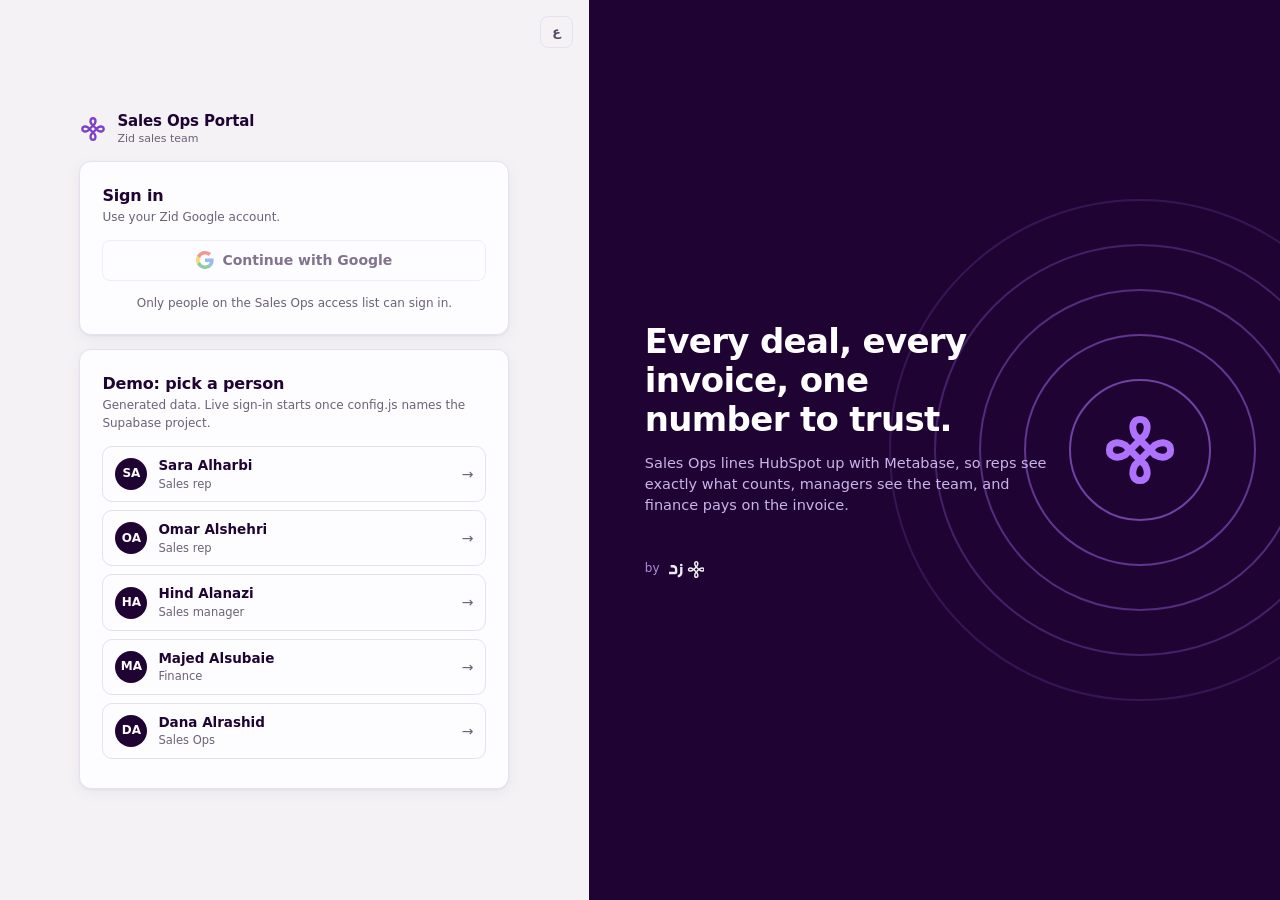
==== index.html @ 3c3514e8 "Build Sales Ops Portal: commission, issues, reconciliation, payouts and Top Zid Stores Static app on" ====
<!DOCTYPE html>
<html lang="en">
<head>
  <meta charset="utf-8">
  <meta name="viewport" content="width=device-width, initial-scale=1, viewport-fit=cover">
  <meta name="color-scheme" content="light">
  <meta name="theme-color" content="#1f0433">
  <title>Sales Ops Portal · Zid</title>
  <!-- Theme before first paint, in its own file so the CSP can forbid inline scripts. -->
  <script src="theme-boot.js?v=20261115a"></script>
  <link rel="icon" type="image/svg+xml" href="favicon.svg">
  <link rel="icon" type="image/png" sizes="32x32" href="favicon-32.png">
  <link rel="apple-touch-icon" href="apple-touch-icon.png">
  <!-- ?v= is a cache buster (no build step): bump it on every release. -->
  <link rel="stylesheet" href="styles.css?v=20261115a">
  <link rel="stylesheet" href="ops.css?v=20261115a">
</head>
<body>
  <div id="app"></div>
  <script src="config.js?v=20261115a"></script>
  <script src="i18n.js?v=20261115a"></script>
  <script src="charts.js?v=20261115a"></script>
  <script src="daterange.js?v=20261115a"></script>
  <script src="logic.js?v=20261115a"></script>
  <script src="data.js?v=20261115a"></script>
  <script src="api.js?v=20261115a"></script>
  <script src="brand.js?v=20261115a"></script>
  <script src="core.js?v=20261115a"></script>
  <script src="views-main.js?v=20261115a"></script>
  <script src="views-perf.js?v=20261115a"></script>
  <script src="views-money.js?v=20261115a"></script>
  <script src="app.js?v=20261115a"></script>
</body>
</html>
---- styles.css ----
/* ============================================================
   Sales Hunter styles (shared by Sales Ops)
   Token-level theming: palette defined as custom properties on
   :root, redefined for dark via media query AND [data-theme]
   overrides (the in-app toggle stamps data-theme on <html>).
   Chart series colors follow the validated data-viz palette.
   ============================================================ */

/* Zid brand (brand.zid.sa): deep aubergine #1F0433, purple #AE72FF,
   lavender-gray neutrals. Chart series/funnel steps are validated
   (dataviz six-checks) against each mode's surface. */
:root {
  /* chrome */
  --ground: #f4f2f5;
  --surface: #fdfcfe;
  --surface-2: #f1edf6;
  --ink: #1f0433;
  --ink-2: #544666;
  --muted: #6b6178;          /* AA on light surfaces (was #8b7f9b) */
  --hairline: #e7e1ee;
  --brand: #7c40c8;          /* accent: links, active nav, logo highlights (AA as text) */
  --brand-strong: #6a34ad;
  --brand-ink: #ffffff;
  --brand-soft: #efe6fb;
  --cta: #1f0433;            /* primary buttons — Zid aubergine */
  --cta-strong: #3c1c54;
  --cta-ink: #ffffff;
  --focus: #8f54db;
  --shadow: 0 1px 2px rgba(31, 4, 51, 0.05), 0 4px 16px rgba(31, 4, 51, 0.05);

  /* chart series (validated for light surface) */
  --s1: #8f54db; --s2: #0d9488;
  /* ordinal ramp for funnel (Zid purple, light→dark) */
  --f1: #c4a1f9; --f2: #a878ec; --f3: #8b52d9; --f4: #6e35bd; --f5: #53259c; --f6: #3c1c54;
  /* status (reserved semantics, never themed) */
  --good: #0ca30c; --good-text: #006300; --warning: #fab219; --serious: #ec835a; --critical: #d03b3b;
  --grid: #e5e0eb; --axis-ink: #8b7f9b; --mark-muted: #cfc7da;
}

@media (prefers-color-scheme: dark) {
  :root {
    --ground: #120a1c;
    --surface: #1c1226;
    --surface-2: #261a33;
    --ink: #f4f0f9;
    --ink-2: #c6bbd4;
    --muted: #95889f;
    --hairline: #332543;
    --brand: #ae72ff;
    --brand-strong: #bd8bff;
    --brand-ink: #1f0433;
    --brand-soft: #2e1f42;
    --cta: #ae72ff;
    --cta-strong: #bd8bff;
    --cta-ink: #1f0433;
    --focus: #ae72ff;
    --shadow: 0 1px 2px rgba(0, 0, 0, 0.4), 0 4px 16px rgba(0, 0, 0, 0.3);

    --s1: #9d5cf0; --s2: #21a5a5;
    --f1: #e9dcff; --f2: #cfb0ff; --f3: #ae72ff; --f4: #9159e0; --f5: #7a45c9; --f6: #6636ad;
    --good: #0ca30c; --good-text: #0ca30c; --critical: #ef6461;
    --grid: #2e2438; --axis-ink: #95889f; --mark-muted: #4d4160;
  }
}

/* Scrollbars and other browser-drawn parts (form controls) follow the
   app's theme, not the computer's: without this, a computer in dark mode
   painted dark scrollbars over the light app. Untitled UI keeps the
   browser's own scrollbar, so this is the whole styling; strips that
   scroll sideways hide theirs (.scrollbar-hide, below). */
:root { color-scheme: light; }
:root[data-theme="dark"] { color-scheme: dark; }

/* Explicit theme override (viewer toggle) must win in both directions */
:root[data-theme="light"] {
  --ground: #f4f2f5; --surface: #fdfcfe; --surface-2: #f1edf6;
  --ink: #1f0433; --ink-2: #544666; --muted: #6b6178; --hairline: #e7e1ee;
  --brand: #7c40c8; --brand-strong: #6a34ad; --brand-ink: #ffffff; --brand-soft: #efe6fb;
  --cta: #1f0433; --cta-strong: #3c1c54; --cta-ink: #ffffff;
  --focus: #8f54db;
  --shadow: 0 1px 2px rgba(31, 4, 51, 0.05), 0 4px 16px rgba(31, 4, 51, 0.05);
  --s1: #8f54db; --s2: #0d9488;
  --f1: #c4a1f9; --f2: #a878ec; --f3: #8b52d9; --f4: #6e35bd; --f5: #53259c; --f6: #3c1c54;
  --good: #0ca30c; --good-text: #006300;
  --grid: #e5e0eb; --axis-ink: #8b7f9b; --mark-muted: #cfc7da;
}
:root[data-theme="dark"] {
  --ground: #120a1c; --surface: #1c1226; --surface-2: #261a33;
  --ink: #f4f0f9; --ink-2: #c6bbd4; --muted: #95889f; --hairline: #332543;
  --brand: #ae72ff; --brand-strong: #bd8bff; --brand-ink: #1f0433; --brand-soft: #2e1f42;
  --cta: #ae72ff; --cta-strong: #bd8bff; --cta-ink: #1f0433;
  --focus: #ae72ff;
  --shadow: 0 1px 2px rgba(0, 0, 0, 0.4), 0 4px 16px rgba(0, 0, 0, 0.3);
  --s1: #9d5cf0; --s2: #21a5a5;
  --f1: #e9dcff; --f2: #cfb0ff; --f3: #ae72ff; --f4: #9159e0; --f5: #7a45c9; --f6: #6636ad;
  --good: #0ca30c; --good-text: #0ca30c; --critical: #ef6461;
  --grid: #2e2438; --axis-ink: #95889f; --mark-muted: #4d4160;
}

/* ---- Base ---- */
* { box-sizing: border-box; }
html, body { margin: 0; padding: 0; }
/* Phones, Safari and the native app wrapper alike: text keeps the size
   it was given when the phone turns, and a tap doesn't flash grey. */
html { -webkit-text-size-adjust: 100%; text-size-adjust: 100%; }
body { -webkit-tap-highlight-color: transparent; }
body {
  font-family: "Suisse Intl", "Suisse Int'l", "Inter", system-ui, -apple-system, "Segoe UI", sans-serif;
  background: var(--ground);
  color: var(--ink);
  font-size: 14px;
  line-height: 1.45;
  -webkit-font-smoothing: antialiased;
}
h1, h2, h3 { margin: 0; font-weight: 650; letter-spacing: -0.01em; text-wrap: balance; }
h1 { font-size: 20px; }
h2 { font-size: 16px; }
h3 { font-size: 13.5px; }
p { margin: 0; }
a { color: var(--brand); }
button { font: inherit; cursor: pointer; }
:focus-visible { outline: 2px solid var(--focus); outline-offset: 2px; border-radius: 4px; }
@media (prefers-reduced-motion: reduce) {
  * { animation: none !important; transition: none !important; }
}

.eyebrow {
  font-size: 11px; font-weight: 600; letter-spacing: 0.08em;
  text-transform: uppercase; color: var(--muted);
}

/* ---- App shell ---- */
.shell { display: flex; min-height: 100vh; }
/* Sidebar lives in Zid aubergine in BOTH themes — Sales Hunter's signature */
.sidebar {
  width: 232px; flex: 0 0 232px;
  background: #1f0433;
  color: #e9ddfb;
  border-inline-end: 1px solid rgba(255,255,255,0.06);
  /* The sidebar is dark in both themes, so its own scrollbar is too. */
  color-scheme: dark;
  display: flex; flex-direction: column;
  position: sticky; top: 0; height: 100vh;
}
.brand {
  display: flex; align-items: center; gap: 10px;
  padding: 18px 16px 14px;
}
.brand .sh-mark { width: 28px; height: 28px; flex: none; color: #ae72ff; }
.brand .zid-logo { height: 24px; width: auto; flex: none; color: var(--ink); }
.brand b { font-size: 15px; letter-spacing: -0.01em; display: block; color: #ffffff; }
.brand small { color: #a98fd6; font-size: 11px; display: block; margin-top: -2px; }

.nav { padding: 6px 10px; display: flex; flex-direction: column; gap: 2px; }
.nav a {
  position: relative;
  display: flex; align-items: center; gap: 10px;
  padding: 8px 10px; border-radius: 8px;
  color: #c8b5e9; text-decoration: none; font-weight: 500;
}
.nav a svg { width: 17px; height: 17px; flex: 0 0 17px; opacity: 0.85; }
.nav a:hover { background: rgba(255, 255, 255, 0.07); color: #ffffff; }
.nav a.active { background: rgba(174, 114, 255, 0.22); color: #dcc6ff; font-weight: 600; }
.nav .nav-label { flex: 1; white-space: nowrap; overflow: hidden; }
.nav-sec {
  margin: 12px 12px 4px; font-size: 10.5px; font-weight: 700;
  letter-spacing: 0.06em; text-transform: uppercase; color: #8f74c4;
}
.nav-divider { height: 1px; background: rgba(255,255,255,0.09); margin: 8px 12px; }
.nav-badge {
  flex: none; min-width: 20px; height: 20px; padding: 0 6px;
  display: inline-flex; align-items: center; justify-content: center;
  border-radius: 10px; font-size: 11px; font-weight: 700;
  background: #ae72ff; color: #1f0433;
}

/* Collapse toggle + icon-rail state */
.nav-toggle {
  margin-inline-start: auto; flex: none;
  background: none; border: none; color: #a98fd6; cursor: pointer;
  width: 26px; height: 26px; border-radius: 7px;
  display: inline-flex; align-items: center; justify-content: center;
}
.nav-toggle:hover { background: rgba(255,255,255,0.1); color: #fff; }
.nav-toggle svg { width: 16px; height: 16px; transition: transform .15s; }
/* Mobile-only hamburger — only sized/shown inside the narrow-screen media
   query below; hidden here so it doesn't render as a blank button on
   desktop widths, where .nav-toggle is the real collapse control. */
.mobile-menu-btn { display: none; }
.nav-collapsed .sidebar { width: 66px; flex-basis: 66px; }
.nav-collapsed .brand-txt, .nav-collapsed .nav-label,
.nav-collapsed .nav-sec, .nav-collapsed .side-foot .who,
.nav-collapsed .side-foot .link-btn { display: none; }
.nav-collapsed .brand { flex-direction: column; justify-content: center; padding: 16px 8px 12px; gap: 8px; }
.nav-collapsed .nav-toggle { margin: 0; position: static; background: rgba(255,255,255,0.07); }
.nav-collapsed .nav-toggle svg { transform: rotate(180deg); }
.nav-collapsed .nav a { justify-content: center; padding: 9px; }
.nav-collapsed .nav-divider { margin: 8px 14px; }
.nav-collapsed .nav-badge {
  position: absolute; top: 3px; inset-inline-end: 3px;
  min-width: 8px; height: 8px; padding: 0; font-size: 0; border-radius: 50%;
}
.nav-collapsed .side-foot { display: flex; justify-content: center; padding: 12px 8px; }
.nav-collapsed .userchip { gap: 0; }

.side-foot { margin-top: auto; padding: 12px; border-top: 1px solid rgba(255, 255, 255, 0.12); }
.side-foot .userchip .who b { color: #ffffff; }
.side-foot .userchip .who span { color: #a98fd6; }
.side-foot .link-btn { border-color: rgba(255, 255, 255, 0.22); color: #c8b5e9; }
.side-foot .link-btn:hover { background: rgba(255, 255, 255, 0.08); color: #ffffff; }
.side-foot .avatar { background: #ae72ff; color: #1f0433; }
.userchip { display: flex; align-items: center; gap: 10px; }
.avatar {
  position: relative; overflow: hidden;
  width: 32px; height: 32px; border-radius: 50%;
  background: var(--cta); color: var(--cta-ink);
  display: inline-flex; align-items: center; justify-content: center;
  font-size: 12px; font-weight: 700; flex: 0 0 32px;
}
.avatar .av-img { position: absolute; inset: 0; width: 100%; height: 100%; object-fit: cover; }
.userchip .who b { display: block; font-size: 12.5px; }
.userchip .who span { color: var(--muted); font-size: 11px; }
.side-foot .link-btn { margin-top: 8px; }

/* ---- Main column ---- */
.main { flex: 1; min-width: 0; display: flex; flex-direction: column; }
.topbar {
  display: flex; align-items: center; justify-content: space-between; gap: 12px;
  padding: 14px 24px;
  border-bottom: 1px solid var(--hairline);
  background: color-mix(in srgb, var(--ground) 82%, transparent);
  backdrop-filter: blur(6px);
  position: sticky; top: 0; z-index: 20;
}
.topbar .crumbs { display: flex; align-items: baseline; gap: 10px; }
.topbar .crumbs .demo-pill {
  font-size: 10.5px; font-weight: 600; letter-spacing: 0.06em; text-transform: uppercase;
  color: var(--brand); background: var(--brand-soft);
  padding: 3px 8px; border-radius: 99px;
}
.topbar .actions { display: flex; align-items: center; gap: 8px; }

/* Layout spacing scale (Untitled UI steps). Space between boxes on a
   page uses --gap-section (between sections) and --gap-grid (between
   cards and tiles in a row); --pad-box is the inside of cards and tiles.
   Phones step everything down once (see max-width: 640px below). */
:root {
  --sp-1: 4px; --sp-2: 8px; --sp-3: 12px; --sp-4: 16px; --sp-5: 20px; --sp-6: 24px; --sp-8: 32px;
  --gap-section: var(--sp-5); --gap-grid: var(--sp-5); --pad-box: var(--sp-5);
}
.content { padding: var(--sp-6) var(--sp-6) 48px; max-width: 1180px; width: 100%; margin: 0 auto; }
/* Sections stack with one gap, also inside views that render into a
   wrapper of their own (.stack, e.g. Program overview's #ov-body). */
.content > * + *, .stack > * + * { margin-top: var(--gap-section); }
/* A footnote belongs to the box above it. */
.content > * + .sub, .stack > * + .sub { margin-top: var(--sp-2); }

/* ---- Buttons ---- */
.btn {
  background: var(--cta); color: var(--cta-ink);
  border: none; border-radius: 8px; padding: 9px 16px;
  font-weight: 600;
}
.btn:hover { background: var(--cta-strong); }
.btn.secondary {
  background: var(--surface); color: var(--ink);
  border: 1px solid var(--hairline);
}
.btn.secondary:hover { background: var(--surface-2); }
.ghost-btn, .link-btn {
  background: none; border: 1px solid var(--hairline); color: var(--ink-2);
  border-radius: 7px; padding: 5px 10px; font-size: 12px; font-weight: 500;
}
.ghost-btn:hover, .link-btn:hover { background: var(--surface-2); color: var(--ink); }
.icon-btn {
  background: none; border: 1px solid var(--hairline); color: var(--ink-2);
  border-radius: 8px; width: 32px; height: 32px;
  display: inline-flex; align-items: center; justify-content: center;
}
.icon-btn:hover { background: var(--surface-2); }
.icon-btn svg { width: 16px; height: 16px; }

/* First-run / empty states */
.empty-state { text-align: center; padding: 40px 24px; max-width: 620px; margin: 0 auto; }
.empty-state .es-icon {
  display: inline-flex; align-items: center; justify-content: center;
  width: 52px; height: 52px; border-radius: 14px;
  background: var(--brand-soft); color: var(--brand-strong); margin-bottom: 14px;
}
.empty-state .es-icon svg { width: 24px; height: 24px; }
.empty-state h3 { font-size: 17px; }
.empty-state .sub { margin: 8px auto 18px; max-width: 460px; }
.empty-state .btn { display: inline-block; text-decoration: none; }
.how-steps { margin: 0; padding: 0; list-style: none; counter-reset: step; display: flex; flex-direction: column; gap: 14px; }
.how-steps li { counter-increment: step; display: grid; grid-template-columns: 28px 1fr; gap: 4px 12px; align-items: baseline; }
.how-steps li::before {
  content: counter(step); grid-row: span 2;
  width: 28px; height: 28px; border-radius: 50%;
  background: var(--brand-soft); color: var(--brand-strong);
  display: inline-flex; align-items: center; justify-content: center;
  font-weight: 700; font-size: 12.5px;
}
.how-steps li b { font-size: 13.5px; }
.how-steps li span { color: var(--muted); font-size: 13px; grid-column: 2; }

/* Refresh control */
.icon-btn.spinning svg { animation: sh-spin 0.7s linear infinite; }
@keyframes sh-spin { to { transform: rotate(360deg); } }

/* Profile page — summary column + form column */
.profile-grid { display: grid; grid-template-columns: 300px 1fr; gap: var(--gap-grid); align-items: start; max-width: 1000px; }
.profile-summary { text-align: center; position: sticky; top: 16px; }
.ps-photo { position: relative; width: 88px; margin: 4px auto 10px; }
.ps-avatar { width: 88px !important; height: 88px !important; flex: 0 0 88px !important; font-size: 30px !important; box-shadow: var(--shadow); }
.ps-cam {
  position: absolute; bottom: -2px; inset-inline-end: -2px;
  width: 30px; height: 30px; border-radius: 50%;
  background: var(--cta); color: var(--cta-ink);
  border: 2px solid var(--surface); cursor: pointer;
  display: inline-flex; align-items: center; justify-content: center; padding: 0;
}
.ps-cam:hover { background: var(--cta-strong); }
.ps-cam svg { width: 14px; height: 14px; }
.ps-photo-links { font-size: 12px; margin-bottom: 10px; }
.ps-sep { color: var(--muted); margin: 0 7px; }
.profile-summary h2 { font-size: 19px; }
.profile-summary .sub { color: var(--muted); font-size: 13px; margin-top: 3px; }
.ps-badges { display: flex; justify-content: center; align-items: center; gap: 8px; flex-wrap: wrap; margin-top: 14px; }
.ps-divider { height: 1px; background: var(--hairline); margin: 18px -4px; }
.ps-stats { display: flex; flex-direction: column; gap: 15px; margin: 0; text-align: start; }
.ps-stats > div { display: flex; justify-content: space-between; align-items: baseline; gap: 10px; }
.ps-stats dt { color: var(--muted); font-size: 12.5px; }
.ps-stats dd { margin: 0; font-weight: 700; font-size: 15px; font-variant-numeric: tabular-nums; }
.profile-form-col { display: flex; flex-direction: column; gap: 16px; min-width: 0; }
.profile-grid .card-head { margin-bottom: 14px; }
.profile-grid .f-label { font-size: 11.5px; margin-bottom: 4px; }
.profile-grid .form-grid { gap: 14px 18px; }
.profile-actions { display: flex; justify-content: flex-end; }
.profile-actions .btn { padding: 10px 22px; }
@media (max-width: 760px) {
  .profile-grid { grid-template-columns: 1fr; }
  .profile-summary { position: static; }
}

/* Team & Access — user table (avatar rows, badges, icon actions) */
.u-cell { display: flex; align-items: center; gap: 10px; }
.u-av { width: 34px; height: 34px; flex: none; font-size: 12px; }
.u-meta b { display: block; font-size: 13px; }
.count-badge {
  font-size: 11.5px; font-weight: 600; color: var(--ink-2);
  border: 1px solid var(--hairline); border-radius: 99px; padding: 1px 9px;
}
.dot-badge {
  display: inline-flex; align-items: center; gap: 6px;
  padding: 2px 9px; border-radius: 99px; font-size: 11.5px; font-weight: 600;
  border: 1px solid var(--hairline);
}
.dot-badge i { width: 6px; height: 6px; border-radius: 50%; flex: none; }
.dot-badge.active { color: var(--good-text); }
.dot-badge.active i { background: var(--good); }
.dot-badge.off { color: var(--muted); }
.dot-badge.off i { background: var(--muted); }
.dot-badge.pending { color: var(--warning-text, var(--ink-2)); }
.dot-badge.pending i { background: var(--warning); }
.pill-ext {
  display: inline-block; padding: 1px 8px; border-radius: 6px; font-size: 11.5px; font-weight: 600;
  background: var(--brand-soft); color: var(--brand-strong); white-space: nowrap;
}
.role-badge {
  display: inline-block; padding: 2px 8px; border-radius: 6px;
  font-size: 11px; font-weight: 600; white-space: nowrap;
}
.role-badge.mgr { background: var(--brand-soft); color: var(--brand-strong); }
.role-badge.fin { background: color-mix(in srgb, var(--s2) 16%, transparent); color: var(--s2); }
.role-badge.emp { background: var(--surface-2); color: var(--ink-2); }
.unreg-pill {
  display: inline-block; padding: 1px 7px; border-radius: 6px;
  font-size: 11px; font-weight: 600; white-space: nowrap; cursor: default;
  background: var(--surface-2); color: var(--muted); border: 1px dashed var(--hairline);
}
.tbl-icon {
  background: none; border: 1px solid transparent; color: var(--muted);
  width: 30px; height: 30px; border-radius: 7px; cursor: pointer;
  display: inline-flex; align-items: center; justify-content: center; vertical-align: middle;
}
.tbl-icon + .tbl-icon { margin-inline-start: 2px; }
.tbl-icon:hover { background: var(--surface-2); color: var(--ink); border-color: var(--hairline); }
.tbl-icon svg { width: 15px; height: 15px; }
.tbl-search {
  width: 200px; padding: 7px 11px; border-radius: 8px;
  border: 1px solid var(--hairline); background: var(--surface); color: var(--ink); font: inherit; font-size: 13px;
}
/* Pagination (Untitled UI PaginationCardAdvanced, align center; Tbl.pager) */
.pg-bar { display: flex; align-items: center; justify-content: space-between; gap: var(--sp-3);
  margin-top: var(--sp-1); padding: var(--sp-3) var(--sp-1) 0; border-top: 1px solid var(--hairline); }
.pg-where { display: flex; align-items: center; gap: var(--sp-2); font-size: 14px; font-weight: 500; color: var(--ink-2, var(--muted)); white-space: nowrap; }
.pg-bar .pg-input { width: 44px; min-width: 0; height: 36px; padding: 0 4px; text-align: center; font: inherit; font-size: 14px; font-weight: 500;
  color: var(--ink); background: var(--surface); border: 1px solid var(--hairline); border-radius: 8px; box-shadow: 0 1px 2px rgba(16,24,40,.05); }
.pg-bar .pg-input:focus { outline: 2px solid var(--focus); outline-offset: 1px; }
.pg-rows { margin-inline-start: var(--sp-2); padding-inline-start: var(--sp-3); border-inline-start: 1px solid var(--hairline); font-weight: 400; color: var(--muted); }
.pg-nav { display: flex; align-items: center; justify-content: center; gap: var(--sp-4); flex: 1; }
.pg-group { display: flex; gap: var(--sp-2); }
.pg-btn { width: 36px; height: 36px; display: grid; place-items: center; padding: 0; cursor: pointer; color: var(--ink-2, var(--muted));
  background: var(--surface); border: 1px solid var(--hairline); border-radius: 8px; box-shadow: 0 1px 2px rgba(16,24,40,.05); }
.pg-btn svg { width: 20px; height: 20px; }
.pg-btn:hover:not(:disabled) { background: var(--surface-2); color: var(--ink); }
.pg-btn:disabled { cursor: default; color: var(--mark-muted, var(--hairline)); box-shadow: none; }
[dir="rtl"] .pg-btn svg { transform: scaleX(-1); }
.pg-nums { display: flex; gap: 2px; }
.pg-num, .pg-gap { width: 36px; height: 36px; display: grid; place-items: center; border-radius: 8px; font-size: 14px; font-weight: 500;
  color: var(--muted); font-variant-numeric: tabular-nums; }
.pg-num { border: 0; background: none; cursor: pointer; font-family: inherit; }
.pg-num:hover { background: var(--surface-2); color: var(--ink-2, var(--ink)); }
.pg-num.on { background: var(--surface-2); color: var(--ink); }
.pg-mobile { display: none; font-size: 14px; color: var(--ink-2, var(--muted)); }
.pg-size { display: flex; align-items: center; gap: var(--sp-2); font-size: 14px; font-weight: 500; color: var(--ink-2, var(--muted)); white-space: nowrap; }
.pg-bar .pg-per { width: auto; height: 36px; min-width: 64px; padding-block: 0; padding-inline: 10px 30px; font: inherit; font-size: 14px; font-weight: 500; color: var(--ink);
  background-color: var(--surface); border: 1px solid var(--hairline); border-radius: 8px; box-shadow: 0 1px 2px rgba(16,24,40,.05); cursor: pointer; }
@media (max-width: 900px) { .pg-rows { display: none; } }
@media (max-width: 640px) {
  .pg-where, .pg-nums, .pg-size { display: none; }
  .pg-mobile { display: block; flex: 1; text-align: center; }
  .pg-nav { justify-content: space-between; }
}
/* Integrations page */
.intg-card { margin-bottom: 16px; }
.intg-head { display: flex; align-items: center; justify-content: space-between; gap: 12px; flex-wrap: wrap; margin-bottom: 16px; }
.intg-title { display: flex; align-items: center; gap: 12px; }
.intg-logo {
  width: 40px; height: 40px; flex: none; border-radius: 10px;
  display: inline-flex; align-items: center; justify-content: center;
  font-weight: 800; font-size: 18px; color: #fff;
}
.intg-logo.hs { background: #ff7a59; }
.intg-logo.mb { background: #509ee3; }
.intg-body { display: flex; flex-direction: column; gap: 14px; }
.intg-sub-h {
  font-size: 11px; text-transform: uppercase; letter-spacing: 0.06em; font-weight: 700;
  color: var(--muted); margin: 4px 0 0; padding-top: 14px; border-top: 1px solid var(--hairline);
}
.intg-body > .intg-sub-h:first-child { padding-top: 0; border-top: none; }
.pipeline-grid { display: grid; grid-template-columns: repeat(auto-fill, minmax(190px, 1fr)); gap: 8px; }
.pipeline-chk {
  display: flex; align-items: baseline; gap: 8px; padding: 8px 10px;
  border: 1px solid var(--hairline); border-radius: 8px; cursor: pointer; font-size: 13px;
}
.pipeline-chk:has(input:checked) { border-color: var(--brand); background: var(--brand-soft); }
.pipeline-chk input { flex: none; margin: 0; }
.pipeline-chk span:first-of-type { flex: 1; }
.pipeline-chk .cell-sub { font-size: 10.5px; }

/* Chip / tag input (extra properties, other pipeline IDs) */
.chip-input {
  display: flex; flex-wrap: wrap; align-items: center; gap: 6px;
  border: 1px solid var(--hairline); border-radius: 8px; padding: 6px 8px; background: var(--surface);
}
.chip-input input[type="text"] { border: none; padding: 4px 2px; min-width: 140px; flex: 1; width: auto; }
.chip-input input[type="text"]:focus { outline: none; }
.chip {
  display: inline-flex; align-items: center; gap: 5px;
  background: var(--surface-2); border: 1px solid var(--hairline); border-radius: 6px;
  padding: 3px 4px 3px 9px; font-size: 12px; font-family: ui-monospace, monospace;
}
.chip-x {
  background: none; border: none; cursor: pointer; color: var(--muted);
  width: 18px; height: 18px; border-radius: 4px; font-size: 14px; line-height: 1;
  display: inline-flex; align-items: center; justify-content: center;
}
.chip-x:hover { background: var(--hairline); color: var(--critical); }
.intg-ssh { margin-top: 18px; }
.intg-ssh .ssh-key { font-family: ui-monospace, SFMono-Regular, Menlo, monospace; font-size: 12px; line-height: 1.5; resize: vertical; min-height: 92px; }
.intg-ssh .ssh-step { display: flex; flex-direction: column; gap: 8px; margin-top: 14px; }
.intg-ssh .ssh-step > b { font-size: 13.5px; font-weight: 650; }
.intg-ssh .ssh-step > .btn { align-self: flex-start; }
.intg-ssh .ssh-step > .link-btn { align-self: flex-start; }
.intg-ssh .ssh-pub { display: flex; gap: 8px; align-items: flex-start; }
.intg-ssh .ssh-pub code { flex: 1; min-width: 0; font-size: 12px; line-height: 1.5; padding: 9px 12px; background: var(--surface-2); border: 1px solid var(--hairline); border-radius: 8px; word-break: break-all; direction: ltr; text-align: left; user-select: all; }
.intg-ssh .ssh-own { margin-top: 14px; font-size: 13px; }
.intg-ssh .ssh-own summary { cursor: pointer; color: var(--ink-2); font-weight: 500; margin-bottom: 8px; }
.intg-ssh .ssh-fp code { font-size: 11.5px; word-break: break-all; }
.intg-ssh .link-btn { background: none; border: 0; padding: 0; color: var(--brand); font-weight: 600; cursor: pointer; font: inherit; font-size: 12.5px; }
.intg-actions {
  display: flex; align-items: center; justify-content: space-between; gap: 12px;
  padding-top: 14px; border-top: 1px solid var(--hairline); flex-wrap: wrap;
}

/* Hunter drawer — polished slide-over */
.hunter-drawer { padding: 0; position: relative; }
.hd-close { position: absolute; top: 16px; inset-inline-end: 16px; z-index: 1; }
.hd-top {
  padding: 24px 22px 18px; text-align: center;
  background: linear-gradient(180deg, var(--brand-soft) 0%, transparent 100%);
  border-bottom: 1px solid var(--hairline);
}
.hd-avatar { width: 68px !important; height: 68px !important; flex: 0 0 68px !important; font-size: 23px !important; margin: 0 auto 12px; box-shadow: var(--shadow); }
.hd-id h2 { font-size: 19px; }
.hd-id .sub { color: var(--muted); font-size: 13px; margin-top: 3px; }
.hd-badges { display: flex; justify-content: center; align-items: center; gap: 8px; flex-wrap: wrap; margin-top: 12px; }
.hd-stats { display: grid; grid-template-columns: 1fr 1fr; gap: 10px; padding: 16px 22px 8px; }
.hd-stat { border: 1px solid var(--hairline); border-radius: 11px; padding: 12px 14px; background: var(--surface-2); }
.hd-stat span { color: var(--muted); font-size: 11.5px; display: block; }
.hd-stat b { font-size: 18px; display: block; margin-top: 4px; letter-spacing: -0.01em; }
.hd-section { padding: 12px 22px; }
.hd-h { font-size: 10.5px; text-transform: uppercase; letter-spacing: 0.06em; color: var(--muted); font-weight: 700; margin: 0 0 10px; }
.hd-kv { display: grid; grid-template-columns: auto 1fr; gap: 9px 12px; margin: 0; font-size: 13px; align-items: baseline; }
.hd-kv dt { color: var(--muted); white-space: nowrap; }
.hd-kv dd { margin: 0; font-weight: 600; text-align: end; }
.hd-note {
  font-size: 11.5px; color: var(--muted); margin: 12px 0 0;
  padding: 9px 11px; background: var(--surface-2); border-radius: 9px; line-height: 1.4;
}

/* Add/Edit user slide-over */
.au-drawer { width: min(440px, 94vw); display: flex; flex-direction: column; }
.au-fields { display: flex; flex-direction: column; gap: 14px; }
.au-actions {
  display: flex; justify-content: flex-end; gap: 10px;
  margin-top: 20px; padding-top: 16px; border-top: 1px solid var(--hairline);
}
.access-cell { display: flex; align-items: center; gap: 6px; flex-wrap: wrap; }
/* Drag-and-drop file upload */
.dropzone {
  border: 1.5px dashed var(--hairline); border-radius: 12px;
  padding: 18px 16px; text-align: center; cursor: pointer;
  background: var(--surface); transition: border-color .15s, background .15s;
}
.dropzone:hover, .dropzone:focus-visible { border-color: var(--brand); outline: none; }
.dropzone.drag { border-color: var(--brand); background: var(--brand-soft); }
.dz-cloud {
  display: inline-flex; align-items: center; justify-content: center;
  width: 38px; height: 38px; border-radius: 9px;
  border: 1px solid var(--hairline); color: var(--ink-2); margin-bottom: 8px;
}
.dz-text { font-size: 13.5px; color: var(--ink-2); }
.dz-link { color: var(--brand); font-weight: 600; }
.dz-hint { font-size: 11.5px; color: var(--muted); margin-top: 3px; }
.dz-file {
  display: flex; align-items: center; gap: 12px;
  border: 1px solid var(--hairline); border-radius: 12px; padding: 12px 14px; margin-top: 8px;
}
.dz-badge {
  flex: none; width: 34px; height: 40px; border-radius: 6px;
  background: var(--brand); color: #fff; font-size: 8.5px; font-weight: 800;
  display: inline-flex; align-items: center; justify-content: center; letter-spacing: .02em;
}
.dz-meta { flex: 1; min-width: 0; }
.dz-name { display: block; font-size: 13px; white-space: nowrap; overflow: hidden; text-overflow: ellipsis; }
.dz-size { font-size: 11.5px; color: var(--muted); }
.dz-remove {
  flex: none; background: none; border: none; cursor: pointer; color: var(--muted);
  width: 28px; height: 28px; border-radius: 7px; display: inline-flex; align-items: center; justify-content: center;
}
.dz-remove:hover { background: var(--surface-2); color: var(--critical); }

/* Onboarding pop-over + reminder banner */
.ob-overlay {
  position: fixed; inset: 0; z-index: 120;
  background: rgba(10, 12, 16, 0.55); backdrop-filter: blur(3px);
  display: flex; align-items: center; justify-content: center; padding: 20px;
}
.ob-modal { max-width: 680px; width: 100%; max-height: 90vh; overflow: auto; }
.ob-actions { margin-top: 16px; display: flex; gap: 12px; align-items: center; flex-wrap: wrap; }
/* Phones: the form is the page itself, not a pop-up over the app. The app
   behind it is hidden, the page scrolls normally (so Safari's bars collapse
   the usual way), and the save button stays in reach at the bottom. */
@media (max-width: 640px) {
  html:has(.ob-overlay), body:has(.ob-overlay) { background: var(--surface); }
  body:has(.ob-overlay) > :not(.ob-overlay):not(script):not(.toast):not(#toast) { display: none !important; }
  .ob-overlay { position: static; inset: auto; padding: 0; display: block; background: var(--surface); backdrop-filter: none; }
  .ob-overlay .ob-modal { max-width: none; max-height: none; min-height: 100vh; min-height: 100dvh; height: auto; overflow: visible;
    border-radius: 0; border: 0; box-shadow: none; padding: calc(16px + env(safe-area-inset-top)) 16px 0; box-sizing: border-box; }
  .ob-actions { position: sticky; bottom: 0; z-index: 1; margin: 20px -16px 0; padding: 12px 16px calc(12px + env(safe-area-inset-bottom));
    background: var(--surface); border-top: 1px solid var(--hairline); }
  .ob-actions .btn { flex: 1 1 100%; justify-content: center; }
  .ob-actions { gap: 8px; }
  .ob-actions .link-btn { flex: 1 1 0; justify-content: center; min-height: 40px; }
}


/* Segmented control for users holding two accesses */
.role-switch {
  display: inline-flex; border: 1px solid var(--hairline); border-radius: 9px;
  overflow: hidden; margin-inline-end: 4px;
}
.rs-btn {
  background: none; border: none; color: var(--ink-2); cursor: pointer;
  padding: 6px 12px; font: inherit; font-size: 12.5px;
}
.rs-btn + .rs-btn { border-inline-start: 1px solid var(--hairline); }
.rs-btn.active { background: var(--ink); color: var(--ground); }
.rs-btn:not(.active):hover { background: var(--surface-2); }

/* ---- Cards & KPI tiles ---- */
.card {
  background: var(--surface);
  border: 1px solid var(--hairline);
  border-radius: 12px;
  padding: var(--pad-box);
  box-shadow: var(--shadow);
}
.card-head { display: flex; align-items: flex-start; justify-content: space-between; gap: 8px; margin-bottom: 10px; }
.card-head .sub, .sub { color: var(--muted); font-size: 12px; margin-top: 2px; }

.kpis {
  display: grid;
  grid-template-columns: repeat(auto-fit, minmax(158px, 1fr));
  gap: var(--gap-grid);
}
@media (min-width: 1100px) {
  .kpis { grid-template-columns: repeat(4, 1fr); }
}
.tile {
  background: var(--surface);
  border: 1px solid var(--hairline);
  border-radius: 12px;
  padding: var(--pad-box);
  box-shadow: var(--shadow);
  min-width: 0;
}
/* Figures that did not make the rows of four (kpiRow in app.js) */
.kpis + .kpi-more { margin-top: var(--sp-3); }
.kpi-more { display: flex; flex-wrap: wrap; gap: var(--sp-2) var(--sp-8); padding: var(--sp-3) var(--pad-box);
  background: var(--surface); border: 1px solid var(--hairline); border-radius: 12px; box-shadow: var(--shadow); }
.km-item { display: flex; align-items: baseline; gap: var(--sp-2); min-width: 0; }
.km-label { font-size: 12.5px; color: var(--ink-2); }
.km-value { font-size: 15px; font-weight: 650; color: var(--ink); font-variant-numeric: tabular-nums; }
.km-sub { font-size: 12px; color: var(--muted); }
.tile .t-label { font-size: 12px; color: var(--ink-2); font-weight: 500; }
.tile .t-value { font-size: 23px; font-weight: 650; letter-spacing: -0.015em; margin-top: 3px; }
.tile .t-delta { font-size: 11.5px; margin-top: 3px; color: var(--muted); }
.tile .t-delta .up { color: var(--good-text); font-weight: 600; }
.tile .t-delta .down { color: var(--critical); font-weight: 600; }
.reason-tiles {
  display: grid;
  grid-template-columns: repeat(auto-fill, minmax(140px, 1fr));
  gap: 18px 12px;
  padding-top: 4px;
}
.reason-tile { text-align: center; min-width: 0; }
.reason-tile .rt-value { font-size: 24px; font-weight: 700; letter-spacing: -0.015em; }
.reason-tile .rt-value.critical { color: var(--critical); }
.reason-tile .rt-value.gray { color: var(--mark-muted); }
.reason-tile .rt-value.warning { color: var(--warning); }
.reason-tile .rt-label {
  font-size: 11px; font-weight: 600; text-transform: uppercase; letter-spacing: 0.02em;
  color: var(--muted); margin-top: 4px;
  /* up to two lines: one line cut most reasons off on a phone */
  overflow: hidden; display: -webkit-box; -webkit-box-orient: vertical; -webkit-line-clamp: 2; overflow-wrap: anywhere;
}

.hero-figure { font-size: 48px; font-weight: 650; letter-spacing: -0.02em; line-height: 1.1; }

.grid-2 { display: grid; grid-template-columns: 1fr 1fr; gap: var(--gap-grid); align-items: stretch; }
.grid-2 > .card { min-width: 0; }

/* ---- Charts ---- */
.viz { width: 100%; height: auto; display: block; }
.viz .grid { stroke: var(--grid); stroke-width: 1; }
.viz .ax { fill: var(--axis-ink); font-size: 11px; font-variant-numeric: tabular-nums; }
.viz .ax.strong { fill: var(--ink-2); font-weight: 500; font-size: 11.5px; }
.viz .ax.dim { fill: var(--muted); font-size: 10.5px; }
.viz .val { fill: var(--ink); font-size: 12px; font-weight: 600; font-variant-numeric: tabular-nums; }
@media (max-width: 640px) {
  .viz .ax { font-size: 12px; } .viz .ax.strong { font-size: 12.5px; } .viz .ax.dim { font-size: 11.5px; } .viz .val { font-size: 13px; }
}
.viz .dim-t { fill: var(--muted); font-weight: 400; }

.viz .s1 { fill: var(--s1); } .viz .s2 { fill: var(--s2); } .viz .s3 { fill: var(--s3); }
.viz .s4 { fill: var(--s4); } .viz .s5 { fill: var(--s5); } .viz .s6 { fill: var(--s6); }
.viz .gray { fill: var(--mark-muted); }
.viz .good { fill: var(--good); } .viz .critical { fill: var(--critical); }
.viz .f1 { fill: var(--f1); } .viz .f2 { fill: var(--f2); } .viz .f3 { fill: var(--f3); }
.viz .f4 { fill: var(--f4); } .viz .f5 { fill: var(--f5); } .viz .f6 { fill: var(--f6); }

.viz .s1-line { fill: none; stroke: var(--s1); stroke-width: 2; stroke-linejoin: round; stroke-linecap: round; }
.viz .s1-wash { fill: var(--s1); opacity: 0.1; }
.viz .s1-dot { fill: var(--s1); }
.viz .ringed { stroke: var(--surface); stroke-width: 2; }
.viz .hoverpt circle { opacity: 0; }
.viz .hoverpt:hover circle { opacity: 1; }
.viz rect[data-tip]:hover, .viz path[data-tip]:hover { filter: brightness(1.08); }


.legend { display: flex; gap: 14px; flex-wrap: wrap; margin: 2px 0 10px; }
.legend .lg { display: inline-flex; align-items: center; gap: 6px; font-size: 12px; color: var(--ink-2); }
.legend .sw { width: 10px; height: 10px; border-radius: 3px; display: inline-block; }
.legend .sw.s1 { background: var(--s1); } .legend .sw.s2 { background: var(--s2); }
.legend .sw.s3 { background: var(--s3); } .legend .sw.gray { background: var(--mark-muted); }
.legend .sw.good { background: var(--good); } .legend .sw.critical { background: var(--critical); }
.legend .sw.f1 { background: var(--f1); } .legend .sw.f2 { background: var(--f2); } .legend .sw.f3 { background: var(--f3); }
.legend .sw.f4 { background: var(--f4); } .legend .sw.f5 { background: var(--f5); } .legend .sw.f6 { background: var(--f6); }

/* month-over-month deltas */
.mom-up { color: var(--good-text); font-weight: 600; }
.mom-down { color: var(--critical); font-weight: 600; }
.mom-flat { color: var(--muted); }

#viz-tip {
  display: none; position: fixed; z-index: 99;
  background: var(--ink); color: var(--ground);
  font-size: 12px; line-height: 1.5;
  padding: 7px 10px; border-radius: 8px;
  pointer-events: none; max-width: 260px;
  box-shadow: 0 4px 14px rgba(0,0,0,0.25);
}

.empty {
  color: var(--muted); font-size: 12.5px;
  padding: 18px 6px; text-align: center;
}

/* ---- Tables ---- */
.tbl-wrap { overflow-x: auto; }
table { border-collapse: collapse; width: 100%; }
th {
  text-align: start; font-size: 11px; font-weight: 600;
  letter-spacing: 0.05em; text-transform: uppercase;
  color: var(--muted); padding: 8px 10px;
  border-bottom: 1px solid var(--hairline);
  white-space: nowrap;
}
td {
  padding: 9px 10px; border-bottom: 1px solid var(--hairline);
  font-size: 13px; vertical-align: middle;
}
td.num, th.num { text-align: end; font-variant-numeric: tabular-nums; }
tr:last-child td { border-bottom: none; }
tbody tr.rowlink { cursor: pointer; }
/* Row highlights only where there is a mouse: a phone keeps :hover stuck
   on the last row tapped, which painted that card in grey patches. */
@media (hover: hover) { tbody tr.rowlink:hover { background: var(--surface-2); } }
table.mini td, table.mini th { padding: 6px 8px; font-size: 12.5px; }

/* Sortable headers (tables.js): the header text is the button. */
.th-sort {
  all: unset; cursor: pointer; display: inline-flex; align-items: center; gap: 4px;
  font: inherit; letter-spacing: inherit; text-transform: inherit; color: inherit;
}
.th-sort:hover, .th-sort.on { color: var(--ink); }
.th-sort:focus-visible { outline: 2px solid var(--focus); outline-offset: 2px; border-radius: 3px; }
.th-arrow { font-size: 10px; opacity: 0.45; }
.th-sort.on .th-arrow { opacity: 1; color: var(--brand); }
th.num .th-sort { flex-direction: row-reverse; }
.sr-only { position: absolute; width: 1px; height: 1px; padding: 0; margin: -1px; overflow: hidden; clip: rect(0 0 0 0); white-space: nowrap; border: 0; }
.sort-picker { display: none; align-items: center; gap: 6px; }
.chk-inline { display: inline-flex; align-items: center; gap: 6px; font-size: 13px; color: var(--ink-2); cursor: pointer; white-space: nowrap; }
.chk-inline input { width: 16px; height: 16px; margin: 0; accent-color: var(--brand); }
/* Program settings */
.set-card { margin-bottom: 14px; }
.f-unit { display: flex; align-items: center; gap: 8px; }
.f-unit input { flex: 1; min-width: 0; }
.f-unit span { color: var(--muted); font-size: 13px; white-space: nowrap; }
.f-check { align-self: end; padding-bottom: 4px; min-width: 0; }
.f-check .chk-inline { white-space: normal; align-items: flex-start; }
.f-check .chk-inline input { margin-top: 2px; flex: none; }
.f-static { font-size: 14px; color: var(--ink); margin-top: 6px; }
.lv-table input { width: 100%; min-width: 90px; }
.set-save {
  position: sticky; bottom: calc(12px + env(safe-area-inset-bottom)); z-index: 20;
  display: flex; align-items: center; justify-content: flex-end; gap: 10px; flex-wrap: wrap;
  margin: 4px 0 18px; padding: 12px 14px; border-radius: 12px;
  background: var(--surface); border: 1px solid var(--hairline); box-shadow: 0 8px 24px rgba(0,0,0,0.10);
}
.set-save .f-error { flex: 1 1 100%; margin: 0; }
/* Phones: the save panel (impact line, apply-from date, buttons) is about a
   quarter of the screen tall, so it sits at the end of the form instead of
   covering the fields while scrolling. */
@media (max-width: 640px) {
  .set-save { position: static; }
  .set-save .btn { flex: 1 1 auto; justify-content: center; }
}
.sort-picker select { width: auto; }
/* Row selection + bulk bar */
th.sel-col, td.sel-col { width: 32px; padding-inline-end: 0; }
.sel-col input { width: 16px; height: 16px; margin: 0; accent-color: var(--brand); cursor: pointer; }
.bulk-bar {
  position: sticky; bottom: calc(12px + env(safe-area-inset-bottom)); z-index: 20;
  display: flex; align-items: center; gap: 12px; flex-wrap: wrap;
  margin: 10px 0; padding: 10px 14px; border-radius: 12px;
  background: var(--ink); color: var(--ground); box-shadow: 0 8px 24px rgba(0,0,0,0.18);
}
.bulk-bar .bulk-acts { display: flex; gap: 8px; flex-wrap: wrap; flex: 1; }
.bulk-bar .btn.secondary { background: transparent; color: var(--ground); border-color: rgba(255,255,255,0.35); }
.bulk-bar .link-btn { color: var(--ground); opacity: 0.8; }
td .cell-sub { display: block; color: var(--muted); font-size: 11.5px; }

/* stage pill: colored dot + label (color never alone) */
.stage-pill {
  display: inline-flex; align-items: center; gap: 6px;
  font-size: 12px; font-weight: 500; color: var(--ink-2);
  background: var(--surface-2); border-radius: 99px; padding: 3px 10px 3px 8px;
  white-space: nowrap;
}
.stage-pill i { width: 7px; height: 7px; border-radius: 50%; display: inline-block; }
.stage-pill.g-open i { background: var(--s1); }
.stage-pill.g-won i { background: var(--good); }
.stage-pill.g-lost i { background: var(--critical); }
.stage-pill.g-unq i { background: var(--muted); }

.money-pos { color: var(--good-text); font-weight: 600; }

.status-chip {
  display: inline-flex; align-items: center; gap: 5px;
  font-size: 11.5px; font-weight: 600; border-radius: 99px; padding: 2px 9px;
}
.status-chip.paid { background: color-mix(in srgb, var(--good) 14%, transparent); color: var(--good-text); }
.status-chip.approved { background: color-mix(in srgb, var(--s1) 14%, transparent); color: var(--brand-strong); }
.status-chip.pending { background: color-mix(in srgb, var(--warning) 20%, transparent); color: var(--ink-2); }
.status-chip.awaiting { background: var(--surface-2); color: var(--muted); }
.status-chip.none { background: var(--surface-2); color: var(--muted); box-shadow: inset 0 0 0 1px var(--hairline); }

.status-select {
  width: auto; padding: 5px 9px; font-size: 12px; font-weight: 600;
  border-radius: 8px; color: var(--ink);
}
.linklike {
  background: none; border: none; padding: 0;
  color: var(--brand); font-size: 11.5px; text-decoration: underline; cursor: pointer;
}

/* ---- Filter row ---- */
.filter-row { display: flex; gap: 8px; flex-wrap: wrap; align-items: center; }
.filter-row .spacer { flex: 1; }
.seg {
  display: inline-flex; background: var(--surface); border: 1px solid var(--hairline);
  border-radius: 8px; padding: 2px; gap: 2px;
}
.seg button {
  border: none; background: none; padding: 5px 11px; border-radius: 6px;
  font-size: 12.5px; color: var(--ink-2); font-weight: 500;
}
.seg button.active { background: var(--brand-soft); color: var(--brand); font-weight: 600; }

/* ---- Filter bar: preset segments + a custom date range ---- */
.filter-bar {
  display: flex; flex-wrap: wrap; align-items: center; gap: 10px;
  margin: 2px 0 14px;
}
.filter-bar .seg { flex-wrap: wrap; }
.sub.err { color: var(--critical); font-weight: 500; }

/* ---- Deal checker ---- */
.dc-form { display: flex; align-items: flex-end; gap: 12px; flex-wrap: wrap; margin-bottom: 4px; }
.dc-field { flex: 1 1 340px; min-width: 0; }
.dc-field .f-hint { margin-bottom: 0; }
.dc-form .btn { flex: none; min-height: 38px; }

/* The verdict is the whole point of the page, so it gets size, a colour
   band and an icon — three signals, not colour alone. */
.dc-verdict {
  display: flex; align-items: flex-start; gap: 14px; flex-wrap: wrap;
  margin-top: 16px; padding: 16px 18px;
  border: 1px solid var(--hairline); border-radius: 12px;
  border-inline-start: 4px solid var(--mark-muted);
  background: var(--surface-2);
}
.dc-verdict .dc-body { flex: 1 1 260px; min-width: 0; }
.dc-icon { display: flex; flex: none; }
.dc-icon svg { width: 26px; height: 26px; }
.dc-headline { display: block; font-size: 19px; font-weight: 700; letter-spacing: -0.01em; }
.dc-domain {
  display: block; margin-top: 2px; font-size: 13px; color: var(--ink-2);
  font-variant-numeric: tabular-nums; word-break: break-all;
}
.dc-case { margin-top: 8px; font-size: 13.5px; color: var(--ink); }
.dc-case-lbl { color: var(--muted); font-weight: 600; }
.dc-context { margin-top: 6px; font-size: 12.5px; color: var(--ink-2); }
.dc-fresh { margin-top: 6px; font-size: 11.5px; color: var(--muted); }
.dc-verdict .dc-submit { flex: none; align-self: center; }

.dc-verdict.ok      { border-inline-start-color: var(--good); }
.dc-verdict.ok .dc-icon, .dc-verdict.ok .dc-headline { color: var(--good-text); }
.dc-verdict.bad     { border-inline-start-color: var(--critical); }
.dc-verdict.bad .dc-icon, .dc-verdict.bad .dc-headline { color: var(--critical); }
.dc-verdict.warn    { border-inline-start-color: var(--warning); }
.dc-verdict.warn .dc-icon, .dc-verdict.warn .dc-headline { color: var(--serious); }
/* "Could not check" is deliberately grey, not red: an unreachable list is
   an unknown answer, and colouring it like a refusal would read as one. */
.dc-verdict.unknown { border-inline-start-color: var(--mark-muted); }
.dc-verdict.unknown .dc-icon, .dc-verdict.unknown .dc-headline { color: var(--ink-2); }
/* "Already yours" is neither a pass nor a refusal — it is the hunter's own
   lead looking back at them, so it takes the brand colour rather than the
   green that means "go and work this". */
.dc-verdict.mine { border-inline-start-color: var(--brand); }
.dc-verdict.mine .dc-icon, .dc-verdict.mine .dc-headline { color: var(--brand); }
.dc-verdict.loading { border-inline-start-color: var(--brand); color: var(--ink-2); }
.dc-verdict.loading .dc-headline { font-weight: 600; font-size: 15px; color: var(--ink-2); }

.dc-chip {
  display: inline-block; padding: 3px 9px; border-radius: 999px;
  font-size: 11.5px; font-weight: 600; background: var(--surface-2); color: var(--ink-2);
}
.dc-chip.ok   { background: var(--brand-soft); color: var(--good-text); }
.dc-chip.bad  { background: var(--brand-soft); color: var(--critical); }
.dc-chip.warn { background: var(--brand-soft); color: var(--serious); }

/* Standing notice, not an error: the tab still answers the duplicate
   question, so this is amber rather than red. */
.dc-notice { border-inline-start: 4px solid var(--warning); }
.dc-notice b { display: block; font-size: 14px; color: var(--ink); }
.dc-notice p { margin-top: 5px; font-size: 13px; color: var(--ink-2); line-height: 1.55; }

.dc-rules { margin: 0; padding-inline-start: 20px; display: grid; gap: 7px; }
.dc-rules li { font-size: 13.5px; color: var(--ink-2); line-height: 1.55; }

@media (max-width: 560px) {
  .dc-form .btn { width: 100%; }
  .dc-verdict .dc-submit { width: 100%; align-self: stretch; }
}

/* ---- Date range picker ----
   Trigger button + a card holding a preset rail, two months of range
   calendar, typed bounds and Cancel/Apply. */
.drp { position: relative; display: inline-flex; }
.drp-trigger {
  display: inline-flex; align-items: center; gap: 8px;
  background: var(--surface); border: 1px solid var(--hairline); color: var(--ink);
  border-radius: 8px; padding: 7px 12px; font-size: 13px; font-weight: 500;
  box-shadow: var(--shadow);
}
.drp-trigger:hover { background: var(--surface-2); }
.drp-trigger svg { width: 16px; height: 16px; color: var(--ink-2); flex: none; }
.drp-trigger-label { white-space: nowrap; }

.drp-pop {
  position: fixed; z-index: 70;
  display: flex; overflow: auto;
  /* Fixed positioning takes the card out of flow, so nothing else caps
     its width — without this the horizontal preset rail on mobile sizes
     to its own content and the card runs off the screen. */
  max-width: calc(100vw - 16px);
  background: var(--surface); border: 1px solid var(--hairline);
  border-radius: 14px; box-shadow: 0 12px 40px rgba(31, 4, 51, 0.18);
}
/* The UA's [hidden] rule loses to any class selector that sets display,
   so a flex popover has to opt out of its own display explicitly. */
.drp-pop[hidden], .dz-file[hidden], .dropzone[hidden] { display: none; }

.drp-rail {
  display: flex; flex-direction: column; gap: 2px;
  width: 152px; flex: none; padding: 12px;
  border-inline-end: 1px solid var(--hairline);
}
.drp-preset {
  background: none; border: none; color: var(--ink-2);
  text-align: start; border-radius: 7px; padding: 7px 10px;
  font-size: 13px; font-weight: 500; white-space: nowrap;
}
.drp-preset:hover { background: var(--surface-2); color: var(--ink); }
.drp-preset.active { background: var(--brand-soft); color: var(--brand); font-weight: 600; }

.drp-main { display: flex; flex-direction: column; min-width: 0; }
.drp-cals { display: flex; gap: 22px; padding: 14px 16px 4px; }
.drp-cal { width: 252px; flex: none; }
.drp-cal-head { display: flex; align-items: center; justify-content: space-between; gap: 4px; margin-bottom: 8px; }
.drp-cal-title { font-size: 13.5px; font-weight: 650; color: var(--ink); }
.drp-nav {
  background: none; border: none; color: var(--ink-2);
  border-radius: 7px; width: 28px; height: 28px;
  display: inline-flex; align-items: center; justify-content: center; flex: none;
}
.drp-nav:hover { background: var(--surface-2); color: var(--ink); }
.drp-nav svg { width: 16px; height: 16px; }
/* "Back a month" points the way reading runs, so the chevrons mirror
   under RTL — otherwise the previous-month arrow points forwards. */
[dir="rtl"] .drp-nav svg { transform: scaleX(-1); }
.drp-nav-gap { width: 28px; flex: none; }
/* One header carries both arrows only while the second month is hidden. */
.drp-nav.only-1up { display: none; }

.drp-wk, .drp-grid { display: grid; grid-template-columns: repeat(7, 1fr); }
.drp-wk { margin-bottom: 2px; }
.drp-wk span {
  text-align: center; font-size: 11px; font-weight: 600; color: var(--muted);
  text-transform: uppercase; letter-spacing: 0.02em; padding: 4px 0;
}
.drp-grid { row-gap: 2px; }
/* Two layers per day: the CELL paints the square connecting band, the
   BUTTON paints the round chip on top. Trying to do both on the button
   fails — a negative z-index child hides behind its own parent's
   background, so the band would never show. */
/* Blank leading/trailing cells still hold their row open — without a
   height here an all-empty sixth row collapses and the card changes
   height as you page between months. */
.drp-cell { position: relative; height: 34px; }
.drp-cell.inside::before,
.drp-cell.cap-start::before,
.drp-cell.cap-end::before {
  content: ""; position: absolute; inset-block: 0; background: var(--brand-soft);
}
.drp-cell.inside::before { inset-inline: 0; }
/* The end caps carry the band on their inward half only, so the strip
   stops level with the middle of each round end chip. */
.drp-cell.cap-start::before { inset-inline-end: 0; width: 50%; }
.drp-cell.cap-end::before { inset-inline-start: 0; width: 50%; }

.drp-day {
  position: relative; width: 100%; background: none; border: none; color: var(--ink);
  height: 34px; font-size: 13px; font-variant-numeric: tabular-nums;
  border-radius: 999px;
}
.drp-day:hover:not(:disabled) { background: var(--surface-2); }
.drp-day.disabled, .drp-day:disabled { color: var(--muted); opacity: 0.32; cursor: default; }
.drp-day.in { color: var(--brand); font-weight: 600; }
.drp-day.is-today { font-weight: 700; }
.drp-day.is-today::after {
  content: ""; position: absolute; inset-inline-start: 50%; bottom: 4px;
  width: 3px; height: 3px; margin-inline-start: -1.5px;
  border-radius: 999px; background: currentColor;
}
.drp-day.sel, .drp-day.sel:hover { background: var(--brand); color: var(--brand-ink); font-weight: 650; }

.drp-foot {
  display: flex; align-items: center; justify-content: space-between; gap: 12px;
  padding: 12px 16px; border-top: 1px solid var(--hairline); margin-top: 8px;
  /* On a short viewport the card scrolls internally; pinning the footer
     keeps Cancel/Apply reachable without scrolling to find them. */
  position: sticky; bottom: 0; background: var(--surface);
}
.drp-fields { display: flex; align-items: center; gap: 8px; }
.drp-field {
  font: inherit; font-size: 13px; color: var(--ink);
  background: var(--surface); border: 1px solid var(--hairline);
  border-radius: 8px; padding: 6px 10px; width: 112px; text-align: center;
  font-variant-numeric: tabular-nums;
}
.drp-dash { color: var(--muted); }
.drp-actions { display: flex; gap: 8px; }
.drp-actions .btn { padding: 7px 16px; font-size: 13px; }

@media (max-width: 900px) {
  /* One month, and the presets become a scrolling row above it — hiding
     them outright would leave a phone with no shortcuts at all. */
  .drp-pop { flex-direction: column; }
  .drp-rail {
    flex-direction: row; width: auto; min-width: 0; gap: 4px;
    padding: 10px 12px; overflow-x: auto;
    border-inline-end: none; border-bottom: 1px solid var(--hairline);
  }
  .drp-cal-2 { display: none; }
  .drp-nav.only-1up { display: inline-flex; }
  .drp-cals { padding: 14px 16px 4px; }
  .drp-cal { width: 100%; min-width: 238px; }
  .drp-foot { flex-wrap: wrap; }
  .drp-fields, .drp-actions { flex: 1 1 auto; }
  .drp-actions { justify-content: flex-end; }
}
@media (max-width: 420px) {
  .drp-field { width: 100%; }
  .drp-fields { width: 100%; }
}
/* Period totals sitting above a table, rather than alone in a card:
   they need a rule of their own so the tile labels do not read as a
   second header row. */
.tiles-strip { padding: 4px 0 16px; border-bottom: 1px solid var(--hairline); margin-bottom: 4px; }
/* auto-FIT, not auto-fill: the shared .reason-tiles grid keeps its empty
   tracks, which squeezed five tiles into a fraction of the row and broke
   "SAR 227.6K" over two lines while its neighbours stayed on one. */
.tiles-strip .reason-tiles { grid-template-columns: repeat(auto-fit, minmax(128px, 1fr)); gap: 18px 8px; }
.tiles-strip .rt-value { white-space: nowrap; }
input[type="text"], input[type="email"], input[type="tel"], input[type="number"], input[type="password"], input[type="search"], select, textarea {
  font: inherit; color: var(--ink);
  background: var(--surface); border: 1px solid var(--hairline);
  border-radius: 8px; padding: 8px 10px; width: 100%;
}
input::placeholder, textarea::placeholder { color: var(--muted); }
select { appearance: auto; }
.search-input { max-width: 260px; }

/* ---- Forms ---- */
.form-grid { display: grid; grid-template-columns: 1fr 1fr; gap: 14px; }
.form-grid .full { grid-column: 1 / -1; }
label.f-label { display: block; font-size: 12px; font-weight: 600; color: var(--ink-2); margin-bottom: 5px; }
.f-hint { font-size: 11.5px; color: var(--muted); margin-top: 4px; }
.f-error { font-size: 11.5px; color: var(--critical); margin-top: 4px; font-weight: 500; }
fieldset { border: none; margin: 0; padding: 0; }

/* ---- Welcome banner: flat aubergine + target-ring watermark ---- */
.welcome-banner {
  position: relative; overflow: hidden;
  background: #1f0433;
  color: #ffffff; border-radius: 14px; padding: 22px 24px;
  display: flex; justify-content: space-between; align-items: center; gap: 14px; flex-wrap: wrap;
}
.welcome-banner::after {
  content: ""; position: absolute; inset-inline-end: -70px; top: 50%;
  width: 340px; height: 340px; margin-top: -170px; border-radius: 50%;
  background: repeating-radial-gradient(circle at center,
    rgba(174, 114, 255, 0.4) 0 2px, transparent 2px 34px);
  pointer-events: none;
}
.welcome-banner > * { position: relative; z-index: 1; }
.welcome-banner h2 { color: #ffffff; font-size: 19px; }
.welcome-banner .w-date { color: rgba(255, 255, 255, 0.72); font-size: 12.5px; margin-top: 3px; }
.welcome-banner .w-chips { display: flex; gap: 8px; flex-wrap: wrap; align-items: center; }
.wchip {
  background: rgba(255, 255, 255, 0.13); border: 1px solid rgba(255, 255, 255, 0.22);
  color: #ffffff; padding: 4px 12px; border-radius: 99px; font-size: 12px; font-weight: 600;
}
.wchip.solid { background: #ae72ff; color: #1f0433; border: none; }

/* ---- Rank progress & tips (gamification) ---- */
.rank-row { display: flex; align-items: center; gap: 10px; }
.rank-pct {
  margin-inline-start: auto; background: var(--brand-soft); color: var(--brand);
  font-weight: 700; border-radius: 99px; padding: 3px 11px; font-size: 12px;
}
.rank-track { height: 8px; border-radius: 5px; background: var(--surface-2); margin: 12px 0 4px; overflow: hidden; }
.rank-fill { height: 8px; border-radius: 5px; background: linear-gradient(90deg, var(--brand), #6e35bd); }
.rank-next { font-size: 12px; color: var(--muted); }
.rank-next b { color: var(--ink-2); }
.rank-needs { display: flex; gap: 10px; margin-top: 12px; }
.rank-need {
  flex: 1; background: var(--surface-2); border-radius: 9px; padding: 9px 10px;
  font-size: 12px; color: var(--ink-2); text-align: center;
}
.rank-need b { display: block; font-size: 15px; color: var(--ink); }
.tips-list { display: flex; flex-direction: column; gap: 8px; }
.tip-item {
  display: flex; gap: 10px; align-items: flex-start;
  background: var(--surface-2); border-radius: 9px; padding: 10px 12px; font-size: 12.5px;
  color: var(--ink-2);
}
.tip-item .t-ico { flex: none; color: var(--brand); font-weight: 700; }

/* ---- Footer ---- */
.app-foot {
  text-align: center; color: var(--muted); font-size: 12px;
  padding: 18px 24px 26px; margin-top: auto;
}

/* ---- Login (split-screen, Safeer-style) ---- */
.login-wrap {
  min-height: 100vh; display: grid; grid-template-columns: minmax(380px, 46%) 1fr;
}
.login-left { position: relative; display: flex; align-items: center; justify-content: center; padding: 32px 24px;
  padding-top: max(32px, env(safe-area-inset-top)); padding-bottom: max(32px, env(safe-area-inset-bottom)); }
.login-hero {
  position: relative; overflow: hidden;
  background: #1f0433;
  display: flex; flex-direction: column; justify-content: center; gap: 14px;
  padding: 56px; color: #ffffff;
}
.login-hero h2 { color: #ffffff; font-size: 34px; line-height: 1.15; letter-spacing: -0.02em; max-width: 460px; position: relative; z-index: 1; }
.login-hero p { color: #c8b5e9; max-width: 410px; font-size: 14.5px; position: relative; z-index: 1; }
.hero-rings {
  position: absolute; inset-inline-end: -150px; top: 50%; transform: translateY(-50%);
  width: 580px; height: 580px; pointer-events: none;
}
.hero-stats { display: flex; gap: 32px; margin-top: 20px; position: relative; z-index: 1; flex-wrap: wrap; }
.hero-stat b { display: block; font-size: 26px; color: #ffffff; letter-spacing: -0.015em; }
.hero-stat span { color: #a98fd6; font-size: 12px; }
.hero-zid {
  display: flex; align-items: center; gap: 9px;
  color: #a98fd6; font-size: 12px; margin-top: 30px; position: relative; z-index: 1;
}
.hero-zid .zid-logo { height: 17px; width: auto; color: #ffffff; opacity: 0.92; }
.login-card { width: 100%; max-width: 430px; }
.login-card .brand .sh-mark { color: var(--brand); }
.login-card .brand b { color: var(--ink); }
.login-card .brand small { color: var(--muted); }
.login-card .brand { padding: 0 0 14px; }
.login-card .card { padding: 22px; }
.persona-list { display: flex; flex-direction: column; gap: 8px; margin-top: 14px; max-height: 320px; overflow-y: auto; }
@media (max-width: 640px) { .persona-list { max-height: none; overflow: visible; } }
.persona {
  display: flex; align-items: center; gap: 11px; width: 100%;
  background: var(--surface); border: 1px solid var(--hairline);
  border-radius: 10px; padding: 9px 12px; text-align: left; color: var(--ink);
}
.persona:hover { border-color: var(--brand); background: var(--brand-soft); }
.persona .who b { display: block; font-size: 13.5px; color: var(--ink); }
.persona .who span { font-size: 11.5px; color: var(--muted); display: block; }
.persona .who .p-as { color: var(--brand); font-weight: 500; margin-top: 2px; }
.persona .avatar svg { width: 16px; height: 16px; }
.persona .go { margin-inline-start: auto; color: var(--muted); flex: none; }
.login-note { margin-top: 14px; text-align: center; color: var(--muted); font-size: 12px; }

/* ---- Drawer (lead detail) ---- */
.drawer-backdrop {
  position: fixed; inset: 0; background: rgba(10, 14, 10, 0.42);
  z-index: 40;
}
.drawer {
  position: fixed; top: 0; inset-inline-end: 0; bottom: 0; width: min(430px, 94vw);
  background: var(--surface); border-inline-start: 1px solid var(--hairline);
  z-index: 41; overflow-y: auto; padding: 20px;
  box-shadow: -12px 0 32px rgba(0,0,0,0.14);
}
.drawer .d-head { display: flex; justify-content: space-between; align-items: flex-start; gap: 10px; margin-bottom: 4px; }
.drawer .d-kv { display: grid; grid-template-columns: 130px 1fr; gap: 7px 10px; margin: 14px 0; font-size: 13px; }
.drawer .d-kv dt { color: var(--muted); }
.drawer .d-kv dd { margin: 0; font-weight: 500; }
.hs-chip {
  display: inline-flex; align-items: center; gap: 6px; font-size: 11px; color: var(--muted);
  border: 1px dashed var(--hairline); padding: 3px 9px; border-radius: 99px;
}

.timeline { list-style: none; margin: 12px 0 0; padding: 0; position: relative; }
.timeline::before {
  content: ""; position: absolute; inset-inline-start: 7px; top: 8px; bottom: 8px;
  width: 2px; background: var(--hairline); border-radius: 2px;
}
.timeline li { position: relative; padding-bottom: 16px; padding-inline-start: 28px; }
.timeline li:last-child { padding-bottom: 0; }
.timeline .t-dot {
  position: absolute; inset-inline-start: 1px; top: 3px; width: 14px; height: 14px; border-radius: 50%;
  background: var(--s1); border: 3px solid var(--surface);
}
.timeline li.won .t-dot { background: var(--good); }
.timeline li.lost .t-dot { background: var(--critical); }
.timeline li.unq .t-dot { background: var(--muted); }
.timeline b { display: block; font-size: 13px; }
.timeline .t-date { color: var(--muted); font-size: 11.5px; }
.timeline p { color: var(--ink-2); font-size: 12.5px; margin-top: 2px; }

/* ---- Leaderboard ---- */
.rank-badge {
  display: inline-flex; align-items: center; justify-content: center;
  width: 26px; height: 26px; border-radius: 50%;
  background: var(--surface-2); color: var(--ink-2);
  font-size: 12.5px; font-weight: 700;
}
.rank-badge.top1 { background: var(--cta); color: var(--cta-ink); }
.rank-badge.top2, .rank-badge.top3 { background: var(--brand-soft); color: var(--brand); }
.badges { display: flex; gap: 5px; flex-wrap: wrap; }
.badge-chip {
  font-size: 11px; font-weight: 600; color: var(--ink-2);
  background: var(--surface-2); border: 1px solid var(--hairline);
  padding: 2px 8px; border-radius: 99px; white-space: nowrap;
}
.progress-track {
  height: 6px; border-radius: 4px; background: color-mix(in srgb, var(--s1) 18%, transparent);
  min-width: 60px;
}
.progress-fill { height: 6px; border-radius: 4px; background: var(--s1); }

/* ---- Commission math card ---- */
.math-steps { display: flex; gap: 0; align-items: stretch; flex-wrap: wrap; }
.math-step { flex: 1; min-width: 150px; padding: 10px 14px; }
.math-step + .math-step { border-inline-start: 1px solid var(--hairline); }
.math-step .m-label { font-size: 11.5px; color: var(--muted); }
.math-step .m-value { font-size: 17px; font-weight: 650; margin-top: 2px; }
.math-step .m-note { font-size: 11px; color: var(--muted); margin-top: 2px; }
.math-step.result .m-value { color: var(--brand); }

/* ---- Toast ---- */
.toast {
  position: fixed; bottom: 22px; left: 50%; transform: translateX(-50%);
  background: var(--ink); color: var(--ground);
  padding: 11px 18px; border-radius: 10px; font-size: 13px; font-weight: 500;
  z-index: 60; box-shadow: 0 6px 20px rgba(0,0,0,0.25);
  animation: toast-in 0.18s ease-out;
}
@keyframes toast-in { from { opacity: 0; transform: translate(-50%, 8px); } to { opacity: 1; transform: translate(-50%, 0); } }

/* ---- Top stores showcase ---- */
.store-grid { display: grid; grid-template-columns: repeat(auto-fill, minmax(255px, 1fr)); gap: var(--gap-grid); }
.store-card { display: flex; flex-direction: column; align-items: center; gap: 8px; text-align: center; }
.store-card .s-cat { display: flex; align-items: center; justify-content: center; gap: 8px; }
.store-card h3 { font-size: 15px; }
.store-card .s-metrics { display: flex; justify-content: center; gap: 18px; margin-top: 2px; }
.store-card .s-metrics:empty { display: none; }
.store-card .s-url { display: inline-flex; align-items: center; gap: 6px; margin-top: 3px; color: var(--muted); font-size: 12.5px; direction: ltr; unicode-bidi: isolate; overflow-wrap: anywhere; }
.store-card .s-url svg { width: 14px; height: 14px; flex: none; }
.store-card .s-visit { margin-top: auto; align-self: center; display: inline-flex; align-items: center; gap: 6px; padding: 7px 12px; border-radius: 8px;
  font-size: 13px; font-weight: 600; color: var(--brand); background: var(--brand-soft); text-decoration: none; }
.store-card .s-visit svg { width: 14px; height: 14px; }
@media (hover: hover) { .store-card .s-visit:hover { background: color-mix(in srgb, var(--brand) 18%, var(--surface)); } }
.store-card .s-visit:focus-visible { outline: 2px solid var(--focus); outline-offset: 2px; }
.store-card .s-metric b { display: block; font-size: 17px; letter-spacing: -0.01em; }
.store-card .s-metric span { color: var(--muted); font-size: 11px; }
.cat-grid { grid-template-columns: repeat(auto-fill, minmax(210px, 1fr)); gap: var(--sp-3); }
.cat-card { display: flex; align-items: center; justify-content: space-between; gap: 10px; min-height: 56px;
  text-align: start; cursor: pointer; font: inherit; color: inherit; }
.cat-card h3 { font-size: 14.5px; line-height: 1.35; }
.cat-card .s-go { flex: none; color: var(--muted); font-weight: 600; transition: color 0.12s, transform 0.12s; }
.cat-card:hover { border-color: var(--brand); }
.cat-card:hover .s-go { color: var(--brand); transform: translateX(2px); }
[dir="rtl"] .cat-card:hover .s-go { transform: translateX(-2px); }
@media (max-width: 640px) {
  .cat-grid { grid-template-columns: repeat(2, minmax(0, 1fr)); gap: var(--sp-3); }
  .cat-card { padding: 12px 14px; min-height: 52px; }
  .cat-card h3 { font-size: 13.5px; }
}

/* ---- Coaching list ---- */
.coach-item { display: flex; align-items: center; gap: 10px; padding: 8px 0; border-bottom: 1px solid var(--hairline); }
.coach-item .cell-sub { display: block; }
.coach-item:last-child { border-bottom: none; }
.coach-item .why { color: var(--muted); font-size: 12px; margin-inline-start: auto; text-align: end; }

/* ---- Responsive ---- */
@media (max-width: 940px) {
  .grid-2 { grid-template-columns: 1fr; }
  .form-grid { grid-template-columns: 1fr; }
}
@media (max-width: 900px) {
  .login-wrap { grid-template-columns: 1fr; }
  .login-hero { display: none; }
}
@media (max-width: 780px) {
  /* The sidebar becomes a compact top bar: brand + menu button. The nav
     itself collapses and only expands when tapped, so content starts at
     the top of the screen instead of below a full-height menu. */
  .shell { flex-direction: column; }
  .sidebar {
    width: 100%; flex: none; height: auto; position: sticky; top: 0; z-index: 30;
    /* clear of the notch / status bar when the page runs edge to edge */
    padding-top: env(safe-area-inset-top);
    border-inline-end: none; border-bottom: 1px solid rgba(255,255,255,0.1);
  }
  .brand { padding: 12px 14px; }
  .nav-toggle { display: none; }
  .mobile-menu-btn {
    display: inline-flex; margin-inline-start: auto; flex: none;
    align-items: center; justify-content: center;
    width: 40px; height: 40px; border-radius: 9px;
    background: rgba(255,255,255,0.08); border: none; color: #fff; cursor: pointer;
  }
  .mobile-menu-btn svg { width: 20px; height: 20px; }
  .nav {
    flex-direction: column; padding: 0 10px;
    max-height: 0; overflow: hidden; transition: max-height .2s ease;
  }
  .nav-open .nav { max-height: none; overflow: visible; padding: 4px 10px 10px; }
  /* The open menu takes the whole screen, like a page, instead of a band
     across the top with the page showing under it. */
  .nav-open .sidebar { position: fixed; inset: 0; z-index: 100; height: 100vh; height: 100dvh; overflow-y: auto;
    padding-bottom: env(safe-area-inset-bottom); }
  body:has(.nav-open) { overflow: hidden; }
  .nav a { padding: 11px 12px; }
  .nav .nav-sec { margin: 8px 12px 2px; }
  /* `.nav-collapsed .side-foot` (2 classes) outranks a bare `.side-foot`,
     so the collapsed-rail rules must be neutralised explicitly here. */
  .side-foot, .nav-collapsed .side-foot { display: none; }
  .nav-open .side-foot, .nav-open.nav-collapsed .side-foot { display: block; padding: 12px; }
  /* the collapsed icon-rail state doesn't apply on phones */
  .nav-collapsed .sidebar { width: 100%; flex-basis: auto; }
  .nav-collapsed .brand-txt, .nav-collapsed .nav-label,
  .nav-collapsed .nav-sec, .nav-collapsed .side-foot .who,
  .nav-collapsed .side-foot .link-btn { display: revert; }
  .nav-collapsed .brand { flex-direction: row; padding: 12px 14px; gap: 10px; }
  .nav-collapsed .nav a { justify-content: flex-start; padding: 11px 12px; }
  .nav-collapsed .nav-badge { position: static; min-width: 20px; height: 20px; padding: 0 6px; font-size: 11px; border-radius: 10px; }

  .content { padding: var(--sp-4) var(--sp-4) calc(40px + env(safe-area-inset-bottom)); }
  /* The header wraps instead of running off the screen. Its controls
     join the header row itself (display: contents), so the title and the
     icon buttons share the first line and the access switch, when there
     is one, takes a full-width line of its own beneath. Before, all of
     it sat on one line that couldn't wrap: on a phone it made the whole
     page wider than the screen (the white strip down the side) and, in
     Arabic, pushed the page sideways. Not sticky here: the menu bar
     above it already is, and two sticky bars stacked ate the screen. */
  .topbar { padding: 10px 14px; flex-wrap: wrap; gap: 10px 8px; position: static; }
  .topbar .crumbs { flex: 1 1 0; min-width: 0; }
  /* Long titles ("Hunter Performance", "Program overview") wrap to a
     second line instead of being cut to "Progra…". */
  .topbar .crumbs h1 { font-size: 18px; line-height: 1.2; overflow-wrap: anywhere;
    display: -webkit-box; -webkit-line-clamp: 2; -webkit-box-orient: vertical; overflow: hidden; }
  .topbar .actions { display: contents; }
  .topbar .role-switch { order: 10; flex: 1 1 100%; margin: 0; }
  .topbar .rs-btn { flex: 1; padding: 8px 6px; }
  /* Belt and braces: nothing a page holds can make the app scroll
     sideways. clip, not hidden, so sticky bars keep working. */
  .shell { overflow-x: clip; }
  /* iOS zooms the whole page into any field under 16px when it's tapped.
     !important because field styles elsewhere (input[type=text], .status-select,
     .pg-input, ...) are more specific and were winning at 14px or less. */
  input, select, textarea { font-size: 16px !important; }
  .filter-row { gap: 10px; }
  .tbl-search { width: 100%; }
  /* stacked, full-width forms + actions read better on a phone */
  .form-grid { grid-template-columns: 1fr; }
  .au-drawer, .drawer { width: 100%; }
  .profile-grid { grid-template-columns: 1fr; }
  .hd-stats { grid-template-columns: 1fr; }
}

/* Shown only in the phone card layout (e.g. a rank already in its own column on desktop) */
.m-only { display: none; }

/* Phones: tables that are lists of records become cards (.tbl-cards).
   The main cell (name) and the stage share the first line; every other
   value gets its column name beside it (data-label). My Leads was an
   8-column table you had to scroll sideways to read. */
@media (max-width: 640px) {
  .tbl-cards { overflow: visible; }
  .tbl-cards table, .tbl-cards tbody { display: block; }
  .tbl-cards thead { display: none; }
  .tbl-cards tr { display: grid; grid-template-columns: minmax(0, 1fr) auto; gap: 4px 12px;
    padding: 12px 2px; border-bottom: 1px solid var(--hairline); }
  .tbl-cards tr:last-child { border-bottom: none; }
  .tbl-cards td { display: flex; justify-content: space-between; align-items: baseline; gap: 12px;
    grid-column: 1 / -1; padding: 0; border: none; text-align: end; font-size: 13.5px; }
  .tbl-cards td::before { content: attr(data-label); color: var(--muted); font-size: 12.5px; text-align: start; flex: none; }
  .tbl-cards td .cell-sub { display: inline; margin-inline-start: 6px; }
  .tbl-cards td.tc-main { grid-column: 1; grid-row: 1; display: block; text-align: start; margin-bottom: 4px; }
  .tbl-cards td.tc-main .cell-sub { display: block; margin: 2px 0 0; }
  .tbl-cards td.tc-stage { grid-column: 2; grid-row: 1; align-self: start; }
  .tbl-cards td.tc-main::before, .tbl-cards td.tc-stage::before { content: none; }
  .tbl-cards td:not([data-label]):not(.tc-main):not(.tc-stage):not(.sel-col):not(.tc-actions) { display: none; }
  .tbl-cards .empty { width: 100%; }
  .sort-picker { display: flex; }
  .tbl-cards td.sel-col { grid-column: 2; grid-row: 1; align-self: start; width: auto; }
  .tbl-cards .ms-menu { text-align: start; }
  /* a selected card is tinted as one block, not cell by cell */
  .tbl-cards td { background: transparent !important; }
  .tbl-cards tr:has(> td.sel-col input:checked) { background: var(--ui-bg-2); border-radius: 10px; }
  .tbl-cards td.sel-col::before, .tbl-cards td.tc-actions::before { content: none; }
  .tbl-cards td.tc-actions { justify-content: flex-end; gap: 4px; margin-top: 4px; }
  .tbl-cards tr:has(.empty) { display: block; }
  .tbl-cards tr:has(.empty) td { display: block; }
  .tbl-cards .m-only { display: inline-flex; margin-inline-end: 8px; vertical-align: middle; }
  table.mini td, table.mini th { padding-inline: 5px; }
  .tbl-cards td .mixbar { flex: 0 1 140px; }
  .tbl-cards td .badges { justify-content: flex-end; }

  /* A card's heading and its controls (filters, switches) stack rather
     than squeezing the heading into a one-word-wide column. */
  .card-head { flex-wrap: wrap; }
  .card-head > .seg { max-width: 100%; overflow-x: auto; }

  /* Filter tabs keep one line and scroll sideways inside their own
     strip when a phone is too narrow for all of them. */
  .seg { max-width: 100%; overflow-x: auto; flex-wrap: nowrap; }
  .seg button { flex: none; white-space: nowrap; }
}
@media (max-width: 480px) {
  /* "DEMO · MOCK DATA" is demo-only; the footer already says so. */
  .topbar .demo-pill { display: none; }
}

/* Touch devices: no hover, so controls need finger-sized targets. */
@media (pointer: coarse) {
  .ghost-btn { min-height: 38px; padding-top: 7px; padding-bottom: 7px; }
  .seg button { min-height: 36px; padding: 8px 12px; }
  .drp-nav { width: 40px; height: 40px; }
  .ms-trigger { min-height: 40px; }
  .dz-remove { width: 36px; height: 36px; }
  input[type="checkbox"], input[type="radio"] { width: 20px; height: 20px; }
  .sp-btn.link { min-height: 36px; }
  .tbl-icon { width: 40px; height: 40px; }
  .status-select { min-height: 38px; padding: 7px 10px; font-size: 13px; }
  .linklike, .link-btn { min-height: 32px; }
  .btn { min-height: 40px; }
  .icon-btn { width: 38px; height: 38px; }
  .ps-cam { width: 36px; height: 36px; }
}


/* ---- RTL support ---- */
.viz { direction: ltr; }
.icon-btn.lang-btn { width: auto; padding: 0 11px; font-weight: 700; font-size: 12.5px; }
[dir="rtl"] .search-input { max-width: 260px; }
[dir="rtl"] .drawer { box-shadow: 12px 0 32px rgba(0,0,0,0.14); }

/* "Updated just now" freshness label next to the refresh control */
.freshness { font-size: 11.5px; color: var(--muted); white-space: nowrap; }
@media (max-width: 720px) { .freshness { display: none; } }

/* Mixed-direction values (phone numbers, IBANs, emails, amounts) must
   keep their own direction inside Arabic UI — otherwise "+966…" renders
   with the plus sign on the wrong end. */
[dir="rtl"] td, [dir="rtl"] .cell-sub, [dir="rtl"] .hd-kv dd,
[dir="rtl"] .ps-stats dd, [dir="rtl"] .d-kv dd, [dir="rtl"] .u-meta { unicode-bidi: plaintext; }
/* plaintext turns a digits-only cell LTR, which flips text-align: end to the
   right; keep number cells under their (left-aligned) headers. */
[dir="rtl"] td.num { text-align: left; }

/* Searchable pipeline picker: fixed height, scrolls (up to 47 items) */
.pipeline-grid { max-height: 280px; overflow-y: auto; border: 1px solid var(--hairline); border-radius: 10px; padding: 6px; }
.pipeline-grid .pipeline-chk { border: none; border-radius: 6px; padding: 7px 8px; }
.pipeline-grid .pipeline-chk:has(input:checked) { background: var(--brand-soft); border: none; }

/* Pending-closure list: revealed by the card's "View deals" toggle. */
.pending-list { margin-top: 14px; border-top: 1px solid var(--hairline); padding-top: 12px; }

/* "View as" — management standing in for a hunter. Deliberately loud and
   full-bleed above the topbar: it must never be possible to forget whose
   account is on screen. Amber, not red — nothing is wrong, but this is
   not your own data. */
.viewas-bar {
  display: flex; align-items: center; gap: 10px;
  padding: 8px 20px;
  background: color-mix(in srgb, var(--warning) 22%, var(--surface));
  border-bottom: 1px solid color-mix(in srgb, var(--warning) 45%, transparent);
  color: var(--ink);
}
.viewas-bar .va-txt { font-weight: 650; }
.viewas-bar .va-note {
  font-size: 11px; font-weight: 700; text-transform: uppercase; letter-spacing: 0.04em;
  color: var(--ink-2); border: 1px solid color-mix(in srgb, var(--warning) 55%, transparent);
  border-radius: 999px; padding: 1px 8px;
}
.viewas-bar .va-exit {
  margin-inline-start: auto;
  background: var(--ink); color: var(--surface); border: none;
  border-radius: 7px; padding: 5px 12px; font-weight: 600;
}
.viewas-bar .va-exit:hover { background: var(--ink-2); }
.hd-viewas { width: 100%; justify-content: center; }

/* ---- Access multi-select ----
   A user can hold any combination of the three accesses, so one control
   owns the whole set: a summary trigger over a checkbox list. No search
   field — with three options it would be more chrome than help. */
.ms { position: relative; }
.ms-trigger {
  width: 100%; min-width: 190px;
  display: flex; align-items: center; gap: 8px;
  padding: 6px 10px; border-radius: 8px;
  background: var(--surface); border: 1px solid var(--hairline);
  color: var(--ink); text-align: start; line-height: 1.25;
}
.ms-trigger:hover { border-color: var(--brand); }
.ms-trigger[aria-expanded="true"] { border-color: var(--brand); box-shadow: 0 0 0 3px var(--brand-soft); }
.ms-trigger .ms-summary { font-weight: 600; white-space: nowrap; }
.ms-trigger .ms-sub {
  flex: 1; min-width: 0; color: var(--muted); font-size: 12px;
  overflow: hidden; text-overflow: ellipsis; white-space: nowrap;
}
.ms-trigger svg { width: 15px; height: 15px; flex: none; color: var(--muted); }

.ms-menu {
  /* fixed, not absolute: the picker sits inside a horizontally scrolling
     table wrapper, which would otherwise clip the open menu. Coordinates
     are set in JS on open and kept in step on scroll/resize. */
  position: fixed; z-index: 60;
  min-width: 268px; padding: 5px;
  background: var(--surface); border: 1px solid var(--hairline);
  border-radius: 10px; box-shadow: var(--shadow);
}
.ms-opt {
  display: flex; align-items: flex-start; gap: 9px;
  padding: 8px 9px; border-radius: 7px; cursor: pointer;
}
.ms-opt:hover { background: var(--surface-2); }
.ms-opt input { position: absolute; opacity: 0; pointer-events: none; }
.ms-box {
  flex: none; width: 16px; height: 16px; margin-top: 1px;
  border: 1px solid var(--hairline); border-radius: 5px;
  background: var(--surface);
  display: inline-flex; align-items: center; justify-content: center;
}
.ms-box svg { width: 11px; height: 11px; color: var(--brand-ink); opacity: 0; }
.ms-opt.on .ms-box { background: var(--brand); border-color: var(--brand); }
.ms-opt.on .ms-box svg { opacity: 1; }
.ms-opt input:focus-visible + .ms-box { outline: 2px solid var(--focus); outline-offset: 2px; }
.ms-txt { flex: 1; min-width: 0; display: flex; flex-direction: column; }
.ms-txt b { font-weight: 600; }
.ms-hint { color: var(--muted); font-size: 11.5px; line-height: 1.35; }
.ms-tag {
  flex: none; align-self: center;
  font-size: 10px; font-weight: 700; text-transform: uppercase; letter-spacing: 0.04em;
  color: var(--ink-2); background: var(--surface-2);
  border-radius: 999px; padding: 2px 7px;
}
.ms-opt.locked { cursor: default; opacity: 0.75; }
.ms-opt.locked:hover { background: none; }
.ms-foot {
  display: flex; justify-content: space-between; gap: 8px;
  margin-top: 4px; padding: 6px 4px 2px;
  border-top: 1px solid var(--hairline);
}

/* ============================================================
   Smart paste (smartpaste.js)
   Untitled UI tokens (untitleduico/react, MIT: styles/theme.css),
   scoped to the popup and its launcher so the rest of the app keeps
   its own look. Fonts are the app's: the CSP allows no font CDN.
   ============================================================ */
.sp-root {
  --sp-bg: #ffffff; --sp-bg-hover: #fafafa; --sp-bg-2: #fafafa; --sp-bg-3: #f5f5f5;
  --sp-text: #171717; --sp-text-2: #404040; --sp-text-3: #525252; --sp-placeholder: #737373;
  --sp-border: #d4d4d4; --sp-border-2: #e5e5e5; --sp-fg-4: #a3a3a3;
  --sp-brand-100: #f4ebff; --sp-brand-500: #9e77ed; --sp-brand-600: #7f56d9;
  --sp-solid: #7f56d9; --sp-solid-hover: #6941c6; --sp-text-brand: #6941c6; --sp-sel: #f9f5ff;
  --sp-ub-bg: #f9f5ff; --sp-ub-fg: #6941c6; --sp-ub-ring: #e9d7fe;
  --sp-ue-bg: #fef2f2; --sp-ue-fg: #b91c1c; --sp-ue-ring: #fecaca;
  --sp-uw-bg: #fefce8; --sp-uw-fg: #a16207; --sp-uw-ring: #fef08a;
  --sp-uo-bg: #f0fdf4; --sp-uo-fg: #15803d; --sp-uo-ring: #bbf7d0;
  --sp-fg-warn: #ca8a04; --sp-fg-ok: #16a34a; --sp-fg-err: #dc2626; --sp-ring-err: #ef4444;
  --sp-shadow-xs: 0px 1px 2px rgba(0, 0, 0, 0.05);
  --sp-shadow-skeu: 0px 0px 0px 1px rgba(0, 0, 0, 0.18) inset, 0px -2px 0px 0px rgba(0, 0, 0, 0.05) inset, 0px 1px 2px rgba(0, 0, 0, 0.05);
  --sp-shadow-xl: 0px 20px 24px -4px rgba(0, 0, 0, 0.08), 0px 8px 8px -4px rgba(0, 0, 0, 0.03), 0px 3px 3px -1.5px rgba(0, 0, 0, 0.04);
}
@media (prefers-color-scheme: dark) {
  :root:not([data-theme="light"]) .sp-root {
    --sp-bg: #0a0a0a; --sp-bg-hover: #171717; --sp-bg-2: #171717; --sp-bg-3: #262626;
    --sp-text: #fafafa; --sp-text-2: #d4d4d4; --sp-text-3: #a3a3a3; --sp-placeholder: #737373;
    --sp-border: #404040; --sp-border-2: #262626; --sp-fg-4: #737373;
    --sp-brand-100: #2c1c5f; --sp-brand-600: #d6bbfb;
    --sp-solid: #7f56d9; --sp-solid-hover: #9e77ed; --sp-text-brand: #d6bbfb; --sp-sel: rgba(127, 86, 217, 0.16);
    --sp-ub-bg: #2c1c5f; --sp-ub-fg: #d6bbfb; --sp-ub-ring: #53389e;
    --sp-ue-bg: #450a0a; --sp-ue-fg: #fca5a5; --sp-ue-ring: #7f1d1d;
    --sp-uw-bg: #422006; --sp-uw-fg: #fde047; --sp-uw-ring: #713f12;
    --sp-uo-bg: #052e16; --sp-uo-fg: #86efac; --sp-uo-ring: #14532d;
    --sp-fg-warn: #facc15; --sp-fg-ok: #4ade80; --sp-fg-err: #f87171; --sp-ring-err: #f87171;
  }
}
:root[data-theme="dark"] .sp-root {
  --sp-bg: #0a0a0a; --sp-bg-hover: #171717; --sp-bg-2: #171717; --sp-bg-3: #262626;
  --sp-text: #fafafa; --sp-text-2: #d4d4d4; --sp-text-3: #a3a3a3; --sp-placeholder: #737373;
  --sp-border: #404040; --sp-border-2: #262626; --sp-fg-4: #737373;
  --sp-brand-100: #2c1c5f; --sp-brand-600: #d6bbfb;
  --sp-solid: #7f56d9; --sp-solid-hover: #9e77ed; --sp-text-brand: #d6bbfb; --sp-sel: rgba(127, 86, 217, 0.16);
  --sp-ub-bg: #2c1c5f; --sp-ub-fg: #d6bbfb; --sp-ub-ring: #53389e;
  --sp-ue-bg: #450a0a; --sp-ue-fg: #fca5a5; --sp-ue-ring: #7f1d1d;
  --sp-uw-bg: #422006; --sp-uw-fg: #fde047; --sp-uw-ring: #713f12;
  --sp-uo-bg: #052e16; --sp-uo-fg: #86efac; --sp-uo-ring: #14532d;
  --sp-fg-warn: #facc15; --sp-fg-ok: #4ade80; --sp-fg-err: #f87171; --sp-ring-err: #f87171;
}

/* the Submit Lead page */
.sp-root { max-width: 640px; color: var(--sp-text); font-size: 16px; line-height: 24px; }
.sp-card { display: flex; flex-direction: column; background: var(--sp-bg); border-radius: 16px;
  box-shadow: var(--sp-shadow-xs), inset 0 0 0 1px var(--sp-border-2); }
.sp-i { width: 20px; height: 20px; flex: none; fill: none; stroke: currentColor; stroke-width: 2; stroke-linecap: round; stroke-linejoin: round; }
.sp-head { padding: 24px 24px 0; display: flex; align-items: flex-start; gap: 16px; }
.sp-head h1 { margin: 0; font-size: 18px; line-height: 28px; font-weight: 600; color: var(--sp-text); }
.sp-head p { margin: 4px 0 0; font-size: 14px; line-height: 20px; color: var(--sp-text-3); }
.sp-body { padding: 20px 24px; display: grid; gap: 20px; align-content: start; }
.sp-foot { display: flex; flex-wrap: wrap; align-items: center; gap: 12px; padding: 16px 24px 24px; border-top: 1px solid var(--sp-border-2); }
.sp-left { flex: 1; min-width: 0; display: flex; }
.sp-acts { display: flex; gap: 12px; }

.sp-fi { width: 48px; height: 48px; border-radius: 50%; display: grid; place-items: center; flex: none; }
.sp-fi .sp-i { width: 24px; height: 24px; }
.sp-fi.brand { background: var(--sp-brand-100); color: var(--sp-brand-600); }
.sp-fi.success { background: var(--sp-uo-bg); color: var(--sp-fg-ok); }

.sp-btn { position: relative; display: inline-flex; align-items: center; justify-content: center; gap: 6px; border: 0; border-radius: 8px; background: none;
  padding: 10px 16px; font: inherit; font-size: 16px; line-height: 24px; font-weight: 600; cursor: pointer; white-space: nowrap; transition: background 0.1s linear; }
.sp-btn.sm { padding: 8px 12px; font-size: 14px; line-height: 20px; gap: 4px; }
.sp-btn.primary { background: var(--sp-solid); color: #fff; box-shadow: var(--sp-shadow-skeu); }
.sp-btn.primary::before { content: ""; position: absolute; inset: 1px; border-radius: 7px; border: 1px solid rgba(255, 255, 255, 0.12);
  -webkit-mask-image: linear-gradient(to bottom, #000 0%, transparent 100%); mask-image: linear-gradient(to bottom, #000 0%, transparent 100%); pointer-events: none; }
.sp-btn.primary:hover:not([disabled]) { background: var(--sp-solid-hover); }
.sp-btn.primary .sp-i { color: #fff; }
.sp-btn.secondary { background: var(--sp-bg); color: var(--sp-text-2); box-shadow: var(--sp-shadow-xs), inset 0 0 0 1px var(--sp-border); }
.sp-btn.secondary:hover:not([disabled]) { background: var(--sp-bg-hover); color: var(--sp-text); }
.sp-btn.secondary .sp-i { color: var(--sp-fg-4); }
.sp-btn.link { padding: 0; color: var(--sp-text-brand); font-size: 14px; line-height: 20px; }
.sp-btn.link:hover { text-decoration: underline; text-underline-offset: 4px; }
.sp-btn.link .sp-i { width: 16px; height: 16px; }
.sp-btn[disabled] { opacity: 0.5; cursor: not-allowed; }
.sp-btn.icon { padding: 8px; color: var(--sp-fg-4); }
.sp-btn.icon:hover { color: var(--sp-text-3); background: var(--sp-bg-hover); }
.sp-root :focus-visible { outline: 2px solid var(--sp-brand-500); outline-offset: 2px; }

.sp-badge { display: inline-flex; align-items: center; gap: 6px; padding-block: 2px; padding-inline: 8px 10px; border-radius: 999px;
  font-size: 14px; line-height: 20px; font-weight: 500; white-space: nowrap; }
.sp-badge.sm { font-size: 12px; line-height: 18px; padding-inline: 6px 8px; gap: 4px; }
.sp-badge::before { content: ""; width: 6px; height: 6px; border-radius: 50%; background: currentColor; opacity: 0.85; }
.sp-badge.nodot::before { display: none; }
.sp-badge.nodot { padding-inline: 8px; }
.sp-badge.brand { background: var(--sp-ub-bg); color: var(--sp-ub-fg); box-shadow: inset 0 0 0 1px var(--sp-ub-ring); }
.sp-badge.error { background: var(--sp-ue-bg); color: var(--sp-ue-fg); box-shadow: inset 0 0 0 1px var(--sp-ue-ring); }
.sp-badge.warning { background: var(--sp-uw-bg); color: var(--sp-uw-fg); box-shadow: inset 0 0 0 1px var(--sp-uw-ring); }
.sp-badge.success { background: var(--sp-uo-bg); color: var(--sp-uo-fg); box-shadow: inset 0 0 0 1px var(--sp-uo-ring); }
.sp-badge.gray { background: var(--sp-bg-3); color: var(--sp-text-3); }

.sp-field { display: grid; gap: 6px; }
.sp-field > label, .sp-label { font-size: 14px; line-height: 20px; font-weight: 500; color: var(--sp-text-2); }
.sp-hint { font-size: 14px; line-height: 20px; color: var(--sp-text-3); }
.sp-hint.err { color: var(--sp-fg-err); }
/* store link carried over from the Deal Checker */
.sp-carry { display: flex; align-items: center; gap: 8px; padding: 10px 12px; border-radius: 8px; font-size: 14px; line-height: 20px;
  background: var(--sp-uo-bg); color: var(--sp-uo-fg); box-shadow: inset 0 0 0 1px var(--sp-uo-ring); }
.sp-carry .sp-i { width: 16px; height: 16px; color: var(--sp-fg-ok); }
.sp-input, .sp-textarea { width: 100%; box-sizing: border-box; font: inherit; font-size: 16px; line-height: 24px; color: var(--sp-text);
  background: var(--sp-bg); border: 0; border-radius: 8px; padding: 8px 12px; box-shadow: var(--sp-shadow-xs), inset 0 0 0 1px var(--sp-border); }
.sp-input::placeholder, .sp-textarea::placeholder { color: var(--sp-placeholder); }
.sp-input:focus, .sp-textarea:focus { outline: none; box-shadow: var(--sp-shadow-xs), inset 0 0 0 2px var(--sp-brand-500); }
.sp-input.invalid { box-shadow: var(--sp-shadow-xs), inset 0 0 0 1px var(--sp-ring-err); }
.sp-textarea { min-height: 88px; resize: vertical; }
.sp-textarea.tall { min-height: 168px; padding: 12px 14px; }

.sp-sec { display: grid; gap: 8px; }
.sp-sec-h { display: flex; align-items: center; justify-content: space-between; gap: 8px; }
.sp-pasted { margin: 0; padding: 12px 14px; border-radius: 12px; border-start-end-radius: 4px; background: var(--sp-bg-2);
  box-shadow: inset 0 0 0 1px var(--sp-border-2); font-size: 14px; line-height: 20px; color: var(--sp-text-2); white-space: pre-wrap; overflow-wrap: anywhere; }
.sp-pasted .txt { display: block; }
.sp-pasted.clamp .txt { display: -webkit-box; -webkit-line-clamp: 3; -webkit-box-orient: vertical; overflow: hidden; }

.sp-qcard { border-radius: 12px; padding: 16px; display: grid; gap: 12px; background: var(--sp-bg); box-shadow: var(--sp-shadow-xs), inset 0 0 0 1px var(--sp-border-2); }
.sp-qcard h2 { margin: 0; font-size: 16px; line-height: 24px; font-weight: 600; color: var(--sp-text); }
.sp-qline { display: flex; gap: 8px; }
.sp-qline .sp-input { flex: 1; min-width: 0; }

.sp-opts { display: grid; grid-template-columns: repeat(3, minmax(0, 1fr)); gap: 8px; }
.sp-opts.wide { grid-template-columns: repeat(2, minmax(0, 1fr)); }
.sp-opt { display: flex; align-items: center; gap: 8px; min-height: 44px; box-sizing: border-box; padding: 10px 12px; border: 0; border-radius: 8px; text-align: start;
  background: var(--sp-bg); box-shadow: inset 0 0 0 1px var(--sp-border-2); font: inherit; font-size: 14px; line-height: 20px; font-weight: 500; color: var(--sp-text-2); cursor: pointer; }
.sp-opt:hover { background: var(--sp-bg-hover); }
.sp-rd { width: 16px; height: 16px; border-radius: 50%; flex: none; display: grid; place-items: center; background: var(--sp-bg); box-shadow: inset 0 0 0 1px var(--sp-border); }
.sp-opt[aria-checked="true"] { background: var(--sp-sel); box-shadow: inset 0 0 0 2px var(--sp-solid); color: var(--sp-text); }
.sp-opt[aria-checked="true"] .sp-rd { background: var(--sp-solid); box-shadow: none; }
.sp-opt[aria-checked="true"] .sp-rd::after { content: ""; width: 6px; height: 6px; border-radius: 50%; background: #fff; }

.sp-dl { border-radius: 12px; box-shadow: var(--sp-shadow-xs), inset 0 0 0 1px var(--sp-border-2); overflow: hidden; background: var(--sp-bg); }
.sp-dl dl { margin: 0; }
.sp-row { display: grid; grid-template-columns: 140px minmax(0, 1fr) auto; align-items: center; gap: 12px; min-height: 52px; box-sizing: border-box;
  padding-block: 10px; padding-inline: 16px 8px; border-bottom: 1px solid var(--sp-border-2); }
.sp-dl dl > :last-child { border-bottom: 0; }
.sp-row dt { font-size: 14px; line-height: 20px; font-weight: 500; color: var(--sp-text-3); }
.sp-row dd { margin: 0; min-width: 0; font-size: 14px; line-height: 20px; color: var(--sp-text); overflow-wrap: anywhere; }
.sp-row dd.muted { color: var(--sp-placeholder); }
.sp-row dd.notes { white-space: pre-wrap; color: var(--sp-text-2); }
.sp-end { display: flex; align-items: center; gap: 4px; }
.sp-row.editing { grid-template-columns: 140px minmax(0, 1fr); align-items: start; background: var(--sp-bg-2); }
.sp-editor { display: grid; gap: 8px; }
.sp-editor .sp-acts { justify-content: flex-end; gap: 8px; }
.sp-add { display: flex; flex-wrap: wrap; align-items: center; gap: 8px 16px; padding: 12px 16px; background: var(--sp-bg-2); border-top: 1px solid var(--sp-border-2); }
.sp-add .lbl { font-size: 14px; line-height: 20px; color: var(--sp-text-3); }

.sp-alert { display: flex; gap: 12px; padding: 14px 16px; border-radius: 12px; background: var(--sp-uw-bg); box-shadow: inset 0 0 0 1px var(--sp-uw-ring); }
.sp-alert .sp-i { color: var(--sp-fg-warn); margin-top: 1px; }
.sp-alert.error { background: var(--sp-ue-bg); box-shadow: inset 0 0 0 1px var(--sp-ue-ring); }
.sp-alert.error .sp-i { color: var(--sp-fg-err); }
.sp-alert b { display: block; font-size: 14px; line-height: 20px; font-weight: 600; color: var(--sp-text); }
.sp-alert ul { margin: 2px 0 0; padding: 0; list-style: none; font-size: 14px; line-height: 20px; color: var(--sp-text-2); display: grid; gap: 2px; }

@media (max-width: 640px) {
  .sp-card { border-radius: 12px; }
  .sp-head { padding: 20px 16px 0; gap: 12px; }
  .sp-head .sp-fi { width: 40px; height: 40px; }
  .sp-head .sp-fi .sp-i { width: 20px; height: 20px; }
  .sp-body { padding: 20px 16px; }
  .sp-foot { padding: 16px; }
  .sp-left { flex-basis: 100%; }
  .sp-foot .sp-acts { flex: 1; display: grid; grid-auto-flow: column; grid-auto-columns: 1fr; }
  .sp-row { grid-template-columns: minmax(0, 1fr) auto; row-gap: 2px; }
  .sp-row dt { grid-column: 1 / -1; }
  .sp-row.editing { grid-template-columns: minmax(0, 1fr); }
  .sp-opts { grid-template-columns: repeat(2, minmax(0, 1fr)); }
  .sp-opts.wide { grid-template-columns: minmax(0, 1fr); }
}

/* Phones: small print stays readable. Last in the file so it outranks
   the per-component sizes above. */
@media (max-width: 640px) {
  .nav-sec, .ms-tag, .hd-h, td .cell-sub, .pipeline-chk .cell-sub { font-size: 11.5px; }
  /* links that sit in a value cell are still something to tap */
  .drawer dd a { display: inline-block; padding: 6px 0; }
}

/* ============================================================
   Untitled UI controls
   Checkboxes, toggles, inputs (with trailing add-ons), table headers
   with sort icons, button groups, badges and the bulk-action bar,
   following Untitled UI's components (untitleduico/react) and mapped
   onto this app's colour tokens so dark mode and the Zid palette hold.
   ============================================================ */
:root {
  --ui-border: #d5d0dc;          /* gray-300: control rings */
  --ui-border-2: #e9e5ee;        /* gray-200: separators */
  --ui-bg-2: #faf9fb;            /* gray-50: header rows, active segment */
  --ui-fg-3: #5d5469;            /* tertiary text */
  --ui-fg-4: #8b8297;            /* quaternary: icons, header labels */
  --ui-shadow-xs: 0 1px 2px rgba(16, 10, 24, 0.05);
  --ui-shadow-lg: 0 12px 16px -4px rgba(16, 10, 24, 0.08), 0 4px 6px -2px rgba(16, 10, 24, 0.03);
  --ui-toggle-off: #efecf3;
}
@media (prefers-color-scheme: dark) {
  :root:not([data-theme="light"]) {
    --ui-border: #4a3d5c; --ui-border-2: #352847; --ui-bg-2: #221730;
    --ui-fg-3: #c6bbd4; --ui-fg-4: #8a7d98; --ui-toggle-off: #3a2d4c;
    --ui-shadow-xs: 0 1px 2px rgba(0, 0, 0, 0.3);
    --ui-shadow-lg: 0 12px 16px -4px rgba(0, 0, 0, 0.45), 0 4px 6px -2px rgba(0, 0, 0, 0.3);
  }
}
:root[data-theme="dark"] {
  --ui-border: #4a3d5c; --ui-border-2: #352847; --ui-bg-2: #221730;
  --ui-fg-3: #c6bbd4; --ui-fg-4: #8a7d98; --ui-toggle-off: #3a2d4c;
  --ui-shadow-xs: 0 1px 2px rgba(0, 0, 0, 0.3);
  --ui-shadow-lg: 0 12px 16px -4px rgba(0, 0, 0, 0.45), 0 4px 6px -2px rgba(0, 0, 0, 0.3);
}

/* ---- Checkbox: 16px, 4px corners, 1px ring; brand fill + white check ---- */
input[type="checkbox"]:not(.switch) {
  -webkit-appearance: none; appearance: none;
  width: 16px; height: 16px; min-width: 16px; margin: 0; padding: 0;
  border: 0; border-radius: 4px; background: var(--surface);
  box-shadow: inset 0 0 0 1px var(--ui-border);
  display: inline-grid; place-content: center; vertical-align: middle;
  cursor: pointer; flex: none; accent-color: initial;
  transition: background-color 0.1s linear, box-shadow 0.1s linear;
}
input[type="checkbox"]:not(.switch)::after {
  content: ""; width: 12px; height: 12px; background: var(--brand-ink); opacity: 0;
  -webkit-mask: url("data:image/svg+xml,%3Csvg xmlns='http://www.w3.org/2000/svg' viewBox='0 0 14 14' fill='none'%3E%3Cpath d='M11.6666 3.5L5.24992 9.91667L2.33325 7' stroke='black' stroke-width='2' stroke-linecap='round' stroke-linejoin='round'/%3E%3C/svg%3E") center / contain no-repeat;
          mask: url("data:image/svg+xml,%3Csvg xmlns='http://www.w3.org/2000/svg' viewBox='0 0 14 14' fill='none'%3E%3Cpath d='M11.6666 3.5L5.24992 9.91667L2.33325 7' stroke='black' stroke-width='2' stroke-linecap='round' stroke-linejoin='round'/%3E%3C/svg%3E") center / contain no-repeat;
}
input[type="checkbox"]:not(.switch):checked,
input[type="checkbox"]:not(.switch):indeterminate { background: var(--brand); box-shadow: inset 0 0 0 1px var(--brand); }
input[type="checkbox"]:not(.switch):checked::after { opacity: 1; }
input[type="checkbox"]:not(.switch):indeterminate::after {
  opacity: 1;
  -webkit-mask-image: url("data:image/svg+xml,%3Csvg xmlns='http://www.w3.org/2000/svg' viewBox='0 0 14 14' fill='none'%3E%3Cpath d='M2.91675 7H11.0834' stroke='black' stroke-width='2' stroke-linecap='round'/%3E%3C/svg%3E");
          mask-image: url("data:image/svg+xml,%3Csvg xmlns='http://www.w3.org/2000/svg' viewBox='0 0 14 14' fill='none'%3E%3Cpath d='M2.91675 7H11.0834' stroke='black' stroke-width='2' stroke-linecap='round'/%3E%3C/svg%3E");
}
input[type="checkbox"]:not(.switch):hover:not(:checked):not(:indeterminate):not(:disabled) { box-shadow: inset 0 0 0 1px var(--ui-fg-4); }
input[type="checkbox"]:focus-visible { outline: 2px solid var(--focus); outline-offset: 2px; }
input[type="checkbox"]:disabled { opacity: 0.5; cursor: not-allowed; }
input[type="checkbox"]:not(.switch):disabled:not(:checked) { background: var(--surface-2); }
/* a selected row is tinted, as in Untitled UI's tables */
tbody tr:has(> td.sel-col input:checked) > td { background: var(--ui-bg-2); }

/* ---- Toggle (switch): 36x20 track, 16px thumb ---- */
input[type="checkbox"].switch {
  -webkit-appearance: none; appearance: none; position: relative; flex: none;
  width: 36px; height: 20px; margin: 0; padding: 2px; border: 0; border-radius: 999px;
  background: var(--ui-toggle-off); box-shadow: inset 0 0 0 0.5px var(--ui-border);
  cursor: pointer; transition: background-color 0.1s linear;
}
input[type="checkbox"].switch::after {
  content: ""; position: absolute; top: 2px; inset-inline-start: 2px;
  width: 16px; height: 16px; border-radius: 50%; background: #ffffff;
  box-shadow: 0 1px 3px rgba(16, 10, 24, 0.1), 0 1px 2px rgba(16, 10, 24, 0.06);
  transition: transform 0.15s ease-in-out;
}
input[type="checkbox"].switch:checked { background: var(--brand); box-shadow: none; }
input[type="checkbox"].switch:checked::after { transform: translateX(16px); }
[dir="rtl"] input[type="checkbox"].switch:checked::after { transform: translateX(-16px); }
.ui-toggle { display: flex; align-items: flex-start; gap: 12px; cursor: pointer; }
.ui-toggle .ui-toggle-text { display: flex; flex-direction: column; gap: 2px; min-width: 0; }
.ui-toggle .ui-toggle-text b { font-size: 14px; font-weight: 500; color: var(--ink); }
.ui-toggle .ui-toggle-text span { font-size: 13px; color: var(--ui-fg-3); }
.ui-toggle-inline { align-items: center; gap: 8px; white-space: nowrap; }
.ui-toggle-inline .ui-toggle-text b { font-size: 13px; color: var(--ink-2); }

/* ---- Inputs: 8px corners, 1px ring + xs shadow, 2px brand ring on focus ---- */
input[type="text"], input[type="email"], input[type="tel"], input[type="number"], input[type="password"], input[type="search"], select, textarea {
  border: 1px solid var(--ui-border); border-radius: 8px; padding: 9px 13px;
  box-shadow: var(--ui-shadow-xs); font-size: 14px; line-height: 20px;
  transition: border-color 0.1s linear, box-shadow 0.1s linear;
}
input[type="text"]:focus, input[type="email"]:focus, input[type="tel"]:focus, input[type="number"]:focus,
input[type="password"]:focus, input[type="search"]:focus, select:focus, textarea:focus {
  outline: none; border-color: var(--brand); box-shadow: 0 0 0 1px var(--brand), var(--ui-shadow-xs);
}
input:disabled, select:disabled, textarea:disabled { background: var(--surface-2); color: var(--muted); cursor: not-allowed; }
label.f-label { font-size: 13px; font-weight: 500; color: var(--ink-2); margin-bottom: 6px; }
/* search fields carry Untitled's leading search icon */
input[type="search"], .tbl-search {
  padding-inline-start: 38px;
  background: var(--surface) no-repeat 12px 50% / 18px
    url("data:image/svg+xml,%3Csvg xmlns='http://www.w3.org/2000/svg' viewBox='0 0 24 24' fill='none' stroke='%238b8297' stroke-width='2' stroke-linecap='round' stroke-linejoin='round'%3E%3Cpath d='m21 21-3.5-3.5M20 11a9 9 0 1 1-18 0 9 9 0 0 1 18 0Z'/%3E%3C/svg%3E");
}
[dir="rtl"] input[type="search"], [dir="rtl"] .tbl-search { background-position: calc(100% - 12px) 50%; }
/* selects carry Untitled's chevron-down instead of the browser's arrow */
select:not([multiple]) {
  appearance: none; -webkit-appearance: none; padding-inline-end: 38px; cursor: pointer;
  background: var(--surface) no-repeat calc(100% - 12px) 50% / 18px
    url("data:image/svg+xml,%3Csvg xmlns='http://www.w3.org/2000/svg' viewBox='0 0 24 24' fill='none' stroke='%238b8297' stroke-width='2' stroke-linecap='round' stroke-linejoin='round'%3E%3Cpath d='m6 9 6 6 6-6'/%3E%3C/svg%3E");
}
[dir="rtl"] select:not([multiple]) { background-position: 12px 50%; }
select:not([multiple]):disabled { background-color: var(--surface-2); }
.tbl-search { width: 240px; }
/* input with a trailing add-on (%, SAR, days) */
.f-unit {
  display: flex; align-items: stretch; gap: 0; border-radius: 8px;
  box-shadow: inset 0 0 0 1px var(--ui-border), var(--ui-shadow-xs); background: var(--surface);
  transition: box-shadow 0.1s linear;
}
.f-unit:focus-within { box-shadow: inset 0 0 0 2px var(--brand), var(--ui-shadow-xs); }
.f-unit input { border: 0 !important; box-shadow: none !important; background: transparent; flex: 1; min-width: 0; }
.f-unit span {
  display: flex; align-items: center; padding: 0 12px; font-size: 14px; color: var(--ui-fg-3);
  border-inline-start: 1px solid var(--ui-border); white-space: nowrap;
}

/* ---- Table headers + sort icons ---- */
th {
  background: var(--ui-bg-2); color: var(--ui-fg-4);
  font-size: 12px; font-weight: 600; letter-spacing: 0; text-transform: none;
  padding: 10px 12px; border-bottom: 1px solid var(--ui-border-2);
}
td { border-bottom-color: var(--ui-border-2); }
@media (hover: hover) { tbody tr:hover > td { background: var(--ui-bg-2); } }
.th-sort { gap: 4px; color: inherit; }
.th-sort:hover { color: var(--ui-fg-3); }
.th-sort.on { color: var(--ui-fg-3); }
.th-arrow { display: inline-flex; opacity: 1; color: var(--ui-fg-4); }
.th-arrow svg { width: 12px; height: 12px; }
.th-sort.on .th-arrow { color: var(--ui-fg-4); }
.th-arrow.asc svg { transform: rotate(180deg); }

/* ---- Button group (filters) ---- */
.seg {
  display: inline-flex; gap: 0; padding: 0; border: 0; border-radius: 8px; overflow: hidden;
  background: var(--surface); box-shadow: inset 0 0 0 1px var(--ui-border), var(--ui-shadow-xs);
}
.seg button {
  border-radius: 0; padding: 8px 14px; font-size: 13px; font-weight: 600; color: var(--ui-fg-3);
  background: transparent; border-inline-end: 1px solid var(--ui-border);
}
.seg button:last-child { border-inline-end: 0; }
.seg button:hover { background: var(--ui-bg-2); color: var(--ink); }
.seg button.active { background: var(--ui-bg-2); color: var(--ink); font-weight: 600; }

/* ---- Badges: pill with a dot, 50 fill / 200 ring / 700 text ---- */
.dot-badge, .pill-ext, .count-badge {
  display: inline-flex; align-items: center; gap: 6px; white-space: nowrap;
  padding: 2px 8px; border-radius: 999px; border: 0;
  font-size: 12px; font-weight: 500; line-height: 18px;
}
.dot-badge i { width: 6px; height: 6px; }
.dot-badge.active { background: color-mix(in srgb, var(--good) 10%, var(--surface)); color: var(--good-text); box-shadow: inset 0 0 0 1px color-mix(in srgb, var(--good) 30%, transparent); }
.dot-badge.off { background: var(--ui-bg-2); color: var(--ui-fg-3); box-shadow: inset 0 0 0 1px var(--ui-border-2); }
.dot-badge.pending { background: color-mix(in srgb, var(--warning) 12%, var(--surface)); color: #93590a; box-shadow: inset 0 0 0 1px color-mix(in srgb, var(--warning) 40%, transparent); }
:root[data-theme="dark"] .dot-badge.pending { color: #fcd38a; }
@media (prefers-color-scheme: dark) { :root:not([data-theme="light"]) .dot-badge.pending { color: #fcd38a; } }
.pill-ext { background: var(--brand-soft); color: var(--brand-strong); box-shadow: inset 0 0 0 1px color-mix(in srgb, var(--brand) 25%, transparent); }
.count-badge { background: var(--surface); color: var(--ink-2); border-radius: 6px; box-shadow: inset 0 0 0 1px var(--ui-border), var(--ui-shadow-xs); }

/* ---- Bulk-action bar: floating surface with secondary buttons ---- */
.bulk-bar {
  background: var(--surface); color: var(--ink);
  box-shadow: inset 0 0 0 1px var(--ui-border-2), var(--ui-shadow-lg);
  border-radius: 12px; padding: 10px 12px 10px 16px; gap: 12px;
}
.bulk-bar > b { font-size: 14px; font-weight: 600; }
.bulk-bar .btn { padding: 8px 14px; font-size: 13px; border-radius: 8px; min-height: 0; }
.bulk-bar .btn.secondary {
  background: var(--surface); color: var(--ink-2); border: 0;
  box-shadow: inset 0 0 0 1px var(--ui-border), var(--ui-shadow-xs);
}
.bulk-bar .btn.secondary:hover { background: var(--ui-bg-2); color: var(--ink); }
.bulk-bar .btn:not(.secondary) { background: var(--brand); color: var(--brand-ink); }
.bulk-bar .link-btn { color: var(--ui-fg-3); opacity: 1; border: 0; font-weight: 600; font-size: 13px; }
.bulk-bar .link-btn:hover { background: transparent; color: var(--ink); }
/* phones: count and Clear on one line, the actions in a row beneath */
@media (max-width: 640px) {
  .bulk-bar { row-gap: 8px; padding: 10px 12px; }
  .bulk-bar .link-btn { margin-inline-start: auto; }
  .bulk-bar .bulk-acts { order: 3; flex: 1 1 100%; }
  .bulk-bar .bulk-acts .btn { flex: 1 1 auto; width: auto; }
}

/* ---- Settings save bar matches the bulk bar ---- */
.set-save { box-shadow: inset 0 0 0 1px var(--ui-border-2), var(--ui-shadow-lg); border: 0; }

/* ---- Sign-in: Google, then email + password ---- */
.login-or { display: flex; align-items: center; gap: 10px; margin: 16px 0 12px; color: var(--ui-fg-3, var(--muted)); font-size: 12px; }
.login-or::before, .login-or::after { content: ""; flex: 1; height: 1px; background: var(--ui-border, var(--hairline)); }
.login-tabs { display: flex; width: 100%; }
.login-tabs button { flex: 1; }
.pw-form { display: flex; flex-direction: column; gap: 12px; margin-top: 12px; }
.pw-form .f-hint, .pw-form .f-error { margin: 0; }
.au-pw { margin-top: 18px; padding-top: 16px; border-top: 1px solid var(--ui-border, var(--hairline)); }
.au-pw h4 { margin: 0 0 4px; font-size: 14px; }
.au-pw .au-pw-row { display: flex; gap: 8px; margin-top: 10px; }
.au-pw .au-pw-row input { flex: 1; min-width: 0; }

/* ---- Program terms & conditions ---- */
.terms-input { width: 100%; min-height: 320px; resize: vertical; line-height: 1.6; font-size: 14px; }
.terms-card { max-width: 860px; }
.terms-note { margin: 0 0 10px; }
.terms-body { max-width: 72ch; font-size: 14.5px; line-height: 1.75; color: var(--ink); overflow-wrap: anywhere; }
.terms-body h1 { font-size: 24px; font-weight: 700; line-height: 1.3; margin: 24px 0 8px; }
.terms-body h2 { font-size: 19px; font-weight: 650; line-height: 1.35; margin: 20px 0 6px; }
.terms-body h3 { font-size: 16px; font-weight: 650; margin: 18px 0 6px; }
.terms-body h4 { font-size: 14.5px; font-weight: 650; margin: 14px 0 4px; }
.terms-body blockquote { margin: 6px 0 12px; padding: 2px 0; padding-inline-start: 14px; border-inline-start: 3px solid var(--ink); }
.terms-body blockquote p { margin-bottom: 4px; }
.terms-body hr { border: 0; border-top: 1px solid var(--hairline); margin: 18px 0; }
.terms-body a { color: var(--brand); text-decoration: underline; text-underline-offset: 2px; }
.terms-body code { font-family: ui-monospace, SFMono-Regular, Menlo, monospace; font-size: .88em; background: var(--surface-2); color: var(--critical); padding: .1em .35em; border-radius: 4px; }
.terms-body strong { font-weight: 650; }
.terms-body .fs-s { font-size: .86em; }
.terms-body .fs-l { font-size: 1.25em; line-height: 1.5; }
.terms-body .fs-xl { font-size: 1.6em; line-height: 1.4; }
.terms-body .al-left { text-align: left; }
.terms-body .al-center { text-align: center; }
.terms-body .al-right { text-align: right; }
.terms-body .al-justify { text-align: justify; }
.terms-body li.al-center, .terms-body li.al-right, .terms-body li.al-justify { list-style-position: inside; }
.terms-body [class*="bg-"] { border-radius: 3px; padding: .05em .2em; -webkit-box-decoration-break: clone; box-decoration-break: clone; }
.c-gray { color: var(--tc-gray); } .bg-gray { background: var(--tb-gray); }
.c-brown { color: var(--tc-brown); } .bg-brown { background: var(--tb-brown); }
.c-orange { color: var(--tc-orange); } .bg-orange { background: var(--tb-orange); }
.c-yellow { color: var(--tc-yellow); } .bg-yellow { background: var(--tb-yellow); }
.c-green { color: var(--tc-green); } .bg-green { background: var(--tb-green); }
.c-blue { color: var(--tc-blue); } .bg-blue { background: var(--tb-blue); }
.c-purple { color: var(--tc-purple); } .bg-purple { background: var(--tb-purple); }
.c-pink { color: var(--tc-pink); } .bg-pink { background: var(--tb-pink); }
.c-red { color: var(--tc-red); } .bg-red { background: var(--tb-red); }

.terms-body > :first-child { margin-top: 0; }
.terms-body p { margin: 0 0 10px; }
.terms-body ul, .terms-body ol { margin: 0 0 10px; padding-inline-start: 22px; }
.terms-body li { margin: 3px 0; }
.terms-sub { padding-inline-start: 22px; margin: 0 0 6px !important; }
.terms-sub .tn { font-weight: 650; margin-inline-end: 8px; font-variant-numeric: tabular-nums; }

/* ---- Deal types: chips, filter dropdowns, mix bar, rate tables ---- */
.dt-chip { display: inline-flex; align-items: center; gap: 6px; white-space: nowrap; }
.dt-chip i { width: 8px; height: 8px; border-radius: 2px; display: inline-block; flex: none; }
.ms-filter .ms-trigger { width: auto; min-width: 0; padding: 7px 10px; box-shadow: var(--shadow); }
.ms-filter .ms-k { font-size: 12px; color: var(--muted); font-weight: 500; }
.ms-filter .ms-sub { max-width: 160px; }
.ms-filter .ms-menu { max-height: min(420px, 70vh); overflow-y: auto; }
.ms-dot { display: inline-block; width: 8px; height: 8px; border-radius: 2px; margin-inline-end: 6px; vertical-align: 1px; }
.mixbar { display: flex; height: 10px; border-radius: 4px; overflow: hidden; background: var(--surface-2); }
.mixbar span { display: block; height: 100%; }
.rate-table td { vertical-align: middle; }
.rate-in { justify-content: flex-end; }
/* Phones: each settings row (deal type, purchase kind, level) becomes a
   small block: its name across the top, its fields side by side under it,
   each with its column name. The last column was cut off before. */
@media (max-width: 640px) {
  .set-card .rate-table, .set-card .rate-table tbody, .set-card .lv-table, .set-card .lv-table tbody { display: block; }
  .set-card .rate-table thead, .set-card .lv-table thead { display: none; }
  .set-card .rate-table tr, .set-card .lv-table tr { display: grid; grid-template-columns: minmax(0, 1fr) minmax(0, 1fr); gap: 8px 12px;
    padding: 12px 0; border-bottom: 1px solid var(--hairline); }
  .set-card .rate-table tr:last-child, .set-card .lv-table tr:last-child { border-bottom: 0; }
  .set-card .rate-table td, .set-card .lv-table td { display: block; padding: 0; border: 0; text-align: start; }
  .set-card .rate-table td:first-child { grid-column: 1 / -1; }
  .set-card td[data-label]::before { content: attr(data-label); display: block; font-size: 12px; color: var(--muted); margin-bottom: 4px; }
  .set-card .rate-in { justify-content: stretch; }
  .set-card .lv-table input { min-width: 0; }
  .set-card .lv-table td:last-child { align-self: end; justify-self: end; }
}
.rate-in input { width: 92px; flex: none; text-align: end; }
.row-off td { color: var(--muted); }
.set-save .pg-impact { flex: 1 1 360px; margin: 0; font-size: 13px; color: var(--ink-2); }
.set-save .pg-impact b { color: var(--ink); }
.set-save .pg-impact:empty { display: none; }
.hist-filters { display: flex; gap: 8px; flex-wrap: wrap; align-items: center; justify-content: flex-end; }
table.calc td.num, table.calc th.num { white-space: nowrap; }
table.calc .calc-total td { border-top: 1px solid var(--hairline); }
table.nowrap-tbl td, table.nowrap-tbl th { white-space: nowrap; }
table.nowrap-tbl td.wrap { white-space: normal; min-width: 110px; }
.dd-select { width: auto; }
.cell-muted { color: var(--muted); }
.set-save .apply-from { display: flex; align-items: center; gap: 8px; flex-wrap: wrap; }
.set-save .apply-from .f-label { margin: 0; }
.set-save .apply-from select { width: auto; }
.set-save .apply-from .drp-trigger { height: 36px; }
.rate-history { list-style: none; margin: 0; padding: 0; display: grid; gap: 10px; }
.rate-history > li { padding: 10px 12px; border: 1px solid var(--hairline); border-radius: 10px; }
.rate-history .cell-sub { display: block; }
.rh-what { margin: 6px 0 0; padding-inline-start: 18px; font-size: 13px; color: var(--ink-2); }
.terms-remove { display: flex; align-items: center; gap: 10px; }
.terms-remove .btn.danger { border-color: var(--critical); color: var(--critical); }
.set-save .terms-ver { display: flex; align-items: center; gap: 8px; }
.set-save .terms-ver .f-label { margin: 0; }
.set-save .terms-ver input { width: 110px; }

/* IBAN certificate reader note under the upload */
.intg-logo.br { background: #ff9900; }
.f-hint.iban-ai { margin-top: 8px; }
.f-hint.iban-ai[data-kind="ok"] { color: var(--good-text); }
.f-hint.iban-ai[data-kind="warn"] { color: var(--critical); }
.br-try-out { margin-top: 10px; padding: 10px 12px; border: 1px solid var(--hairline); border-radius: 10px; font-size: 13px; display: grid; gap: 4px; }
.br-try-out div { display: flex; gap: 10px; }
.br-try-out div span { color: var(--muted); min-width: 130px; }
.br-try-out.ok { border-color: var(--good); }
.br-try-out.warn { border-color: var(--critical); color: var(--critical); }

/* Onboarding bank details: certificate first, then what it filled */
.ob-bank-head { margin-top: 6px; padding-top: 14px; border-top: 1px solid var(--hairline); }
.ob-bank-head h4 { margin: 0 0 4px; font-size: 15px; }
.ob-bank-head.ai-on #ob-bank-intro { color: var(--ink); background: var(--brand-soft); border-radius: 10px; padding: 10px 12px; margin-top: 6px; }
.ai-filled { background: var(--brand-soft) !important; border-color: var(--brand) !important; }
.f-hint.iban-ai[data-kind="busy"] { color: var(--brand); }

/* Loading indicator (Untitled UI line-simple, md) */
.loading-line { display: flex; flex-direction: column; align-items: center; justify-content: center; gap: 16px; padding: 20px 12px; }
.loading-line svg { width: 48px; height: 48px; animation: ll-spin 1s linear infinite; }
.loading-line .ll-track { stroke: var(--surface-2, var(--hairline)); }
.loading-line .ll-arc { stroke: var(--brand); }
.loading-line .ll-label { font-size: 14px; line-height: 20px; font-weight: 500; color: var(--ink-2, var(--muted)); text-align: center; }
@keyframes ll-spin { to { transform: rotate(360deg); } }
@media (prefers-reduced-motion: reduce) { .loading-line svg { animation-duration: 3s; } }
.f-hint.iban-ai[data-kind="busy"] { margin-top: 10px; border: 1px solid var(--hairline); border-radius: 12px; background: var(--surface); }
.br-try-out.busy { display: block; padding: 0; }
.ob-top { display: flex; align-items: center; justify-content: space-between; gap: 12px; }
.ob-top h2 { margin: 0; }
.ob-lang { flex: none; }
.login-more { display: block; margin: 14px auto 0; padding: 4px 6px; border: none; background: none; font-size: 13px; color: var(--brand); cursor: pointer; }
.login-more:hover { text-decoration: underline; }

/* Sign-in page: the app's language button, top corner of the form side */
.login-tools { position: absolute; top: max(16px, env(safe-area-inset-top)); inset-inline-end: 16px; display: flex; gap: 8px; }

/* ---- Lead panel (Untitled UI slideout: header, alert, description list,
   activity feed) ---- */
.drawer.lead-v2 { padding: 0; width: min(480px, 100vw); display: flex; flex-direction: column; }
.lead-v2 { --lv-err: #d92d20; --lv-warn: #dc6803; --lv-ok: #079455; }
[data-theme="dark"] .lead-v2 { --lv-err: #f97066; --lv-warn: #fdb022; --lv-ok: #47cd89; }
.lv-head { display: flex; align-items: flex-start; gap: 16px; padding: 24px 24px 20px; border-bottom: 1px solid var(--hairline);
  position: sticky; top: 0; background: var(--surface); z-index: 1; }
.lv-head-main { flex: 1; min-width: 0; }
.lv-eyebrow { margin: 0 0 4px; font-size: 12px; font-weight: 600; color: var(--brand); text-transform: uppercase; letter-spacing: .04em; }
[dir="rtl"] .lv-eyebrow { letter-spacing: 0; }
.lv-head h2 { margin: 0; font-size: 20px; line-height: 30px; font-weight: 600; color: var(--ink); unicode-bidi: plaintext; overflow-wrap: anywhere; }
.lv-badges { display: flex; flex-wrap: wrap; gap: 6px; margin-top: 12px; }
.lv-badge { display: inline-flex; align-items: center; gap: 5px; padding: 2px 8px; border: 1px solid var(--hairline); border-radius: 999px;
  font-size: 12px; font-weight: 500; line-height: 18px; color: var(--muted); background: var(--surface); }
.lv-badge svg { width: 12px; height: 12px; }
.lv-close { flex: none; width: 40px; height: 40px; margin: -8px -8px 0 0; display: grid; place-items: center; border: 0; border-radius: 8px;
  background: none; color: var(--muted); cursor: pointer; }
[dir="rtl"] .lv-close { margin: -8px 0 0 -8px; }
.lv-close:hover { background: var(--surface-2); color: var(--ink); }
.lv-close svg { width: 22px; height: 22px; }
.lv-body { padding: 20px 24px 32px; display: flex; flex-direction: column; gap: 24px; }

/* Alert: why a deal was lost (error) or not qualified (warning) */
.lv-alert { --tone: var(--lv-err); display: flex; gap: 16px; padding: 16px; border-radius: 12px;
  border: 1px solid color-mix(in srgb, var(--tone) 35%, var(--surface));
  background: color-mix(in srgb, var(--tone) 5%, var(--surface)); }
.lv-alert.unq { --tone: var(--lv-warn); }
.lv-ficon { flex: none; width: 20px; height: 20px; margin: 2px; color: var(--tone); border-radius: 50%;
  box-shadow: 0 0 0 5px color-mix(in srgb, var(--tone) 30%, transparent), 0 0 0 10px color-mix(in srgb, var(--tone) 10%, transparent); }
.lv-ficon svg { width: 20px; height: 20px; display: block; }
.lv-alert-main { flex: 1; min-width: 0; padding-inline-start: 4px; }
.lv-alert-title { margin: 0; font-size: 14px; line-height: 20px; font-weight: 600; color: var(--ink); }
.lv-alert-text { margin: 4px 0 0; font-size: 14px; line-height: 20px; color: var(--ink-2, var(--muted)); }
.lv-reasons { list-style: none; margin: 8px 0 0; padding: 0; display: flex; flex-direction: column; gap: 10px; }
.lv-reasons li b { display: block; font-size: 14px; line-height: 20px; font-weight: 600; color: var(--tone); }
.lv-reasons li span { display: block; font-size: 14px; line-height: 20px; color: var(--ink-2, var(--muted)); }
.lv-tip { display: flex; gap: 10px; margin-top: 14px; padding: 12px; border-radius: 8px; background: var(--surface); border: 1px solid var(--hairline); }
.lv-tip-icon { flex: none; width: 18px; height: 18px; color: var(--brand); }
.lv-tip-icon svg { width: 18px; height: 18px; display: block; }
.lv-tip b { display: block; font-size: 13px; line-height: 18px; font-weight: 600; color: var(--ink); }
.lv-tip span { display: block; font-size: 13px; line-height: 18px; color: var(--ink-2, var(--muted)); margin-top: 2px; }

/* Sections and the description list */
.lv-sec h3 { margin: 0 0 8px; font-size: 14px; line-height: 20px; font-weight: 600; color: var(--ink); }
.lv-dl { margin: 0; border: 1px solid var(--hairline); border-radius: 12px; overflow: hidden; }
.lv-row { display: grid; grid-template-columns: 140px 1fr; gap: 12px; padding: 10px 14px; font-size: 14px; line-height: 20px; }
.lv-row + .lv-row { border-top: 1px solid var(--hairline); }
.lv-row dt { color: var(--muted); }
.lv-row dd { margin: 0; font-weight: 500; color: var(--ink); min-width: 0; overflow-wrap: anywhere; unicode-bidi: plaintext; }
.lv-muted { color: var(--muted); font-weight: 400; }
.lv-notes { margin: 0; font-size: 14px; line-height: 20px; color: var(--ink-2, var(--muted)); white-space: pre-wrap; }

/* Activity feed, newest first */
.lv-feed { list-style: none; margin: 0; padding: 0; }
.lv-ev { --tone: var(--brand); position: relative; display: flex; gap: 12px; padding-bottom: 20px; }
.lv-ev:last-child { padding-bottom: 0; }
.lv-ev:not(:last-child)::after { content: ""; position: absolute; top: 34px; bottom: 2px; inset-inline-start: 15px; width: 2px;
  border-radius: 2px; background: var(--hairline); }
.lv-ev.won { --tone: var(--lv-ok); } .lv-ev.lost { --tone: var(--lv-err); } .lv-ev.unq { --tone: var(--muted); }
.lv-ev-icon { flex: none; width: 32px; height: 32px; border-radius: 50%; display: grid; place-items: center; color: var(--tone);
  background: color-mix(in srgb, var(--tone) 12%, var(--surface)); }
.lv-ev-icon svg { width: 16px; height: 16px; }
.lv-ev-icon i { width: 8px; height: 8px; border-radius: 50%; background: var(--tone); }
.lv-ev:not(.latest) .lv-ev-icon { background: var(--surface-2); color: var(--muted); }
.lv-ev:not(.latest) .lv-ev-icon i { background: var(--muted); }
.lv-ev-body { flex: 1; min-width: 0; padding-top: 5px; }
.lv-ev-top { display: flex; justify-content: space-between; gap: 8px; align-items: baseline; }
.lv-ev-top b { font-size: 14px; line-height: 20px; font-weight: 600; color: var(--ink); }
.lv-ev-top time { flex: none; font-size: 12px; line-height: 18px; color: var(--muted); }
.lv-ev-body p { margin: 2px 0 0; font-size: 14px; line-height: 20px; color: var(--ink-2, var(--muted)); }
@media (max-width: 520px) { .lv-row { grid-template-columns: 1fr; gap: 2px; } .lv-head, .lv-body { padding-inline: 16px; } }
/* Names can be in either language: keep them on the page's reading side */
.lv-head h2, .lv-row dd { text-align: left; }
[dir="rtl"] .lv-head h2, [dir="rtl"] .lv-row dd { text-align: right; }

/* Phones: one step down on the spacing scale */
@media (max-width: 640px) {
  :root { --gap-section: var(--sp-4); --gap-grid: var(--sp-3); --pad-box: var(--sp-4); }
}

/* Single-date picker (createDatePicker): field and Today on one row,
   Cancel and Apply sharing the row under it, as Untitled UI's DatePicker. */
.dp-pop .drp-cal { width: 280px; }
.dp-pop .drp-foot { flex-direction: column; align-items: stretch; gap: var(--sp-3); }
.dp-pop .drp-fields { gap: var(--sp-2); }
.dp-pop .drp-field { flex: 1; width: auto; min-width: 0; }
.dp-pop .dp-today { padding: 7px 14px; font-size: 13px; }
.dp-pop .drp-actions .btn { flex: 1; }

/* Untitled UI's scrollbar-hide: strips that scroll sideways (filter
   tabs, the date presets row on phones) scroll by swipe or trackpad
   without a bar under them. */
.scrollbar-hide, .seg, .drp-rail { -ms-overflow-style: none; scrollbar-width: none; }
.scrollbar-hide::-webkit-scrollbar, .seg::-webkit-scrollbar, .drp-rail::-webkit-scrollbar { display: none; -webkit-appearance: none; }

/* Closed won by type: group subtotal rows, then one row per type */
.won-types .viz { margin-bottom: var(--sp-3); }
.won-types tr.wt-group td { background: var(--surface-2, rgba(127,127,127,.06)); }
.won-types tr.wt-type td:first-child { padding-inline-start: 28px; }
.won-types .wt-name { display: flex; align-items: center; gap: 8px; font-weight: 500; }
.won-types .wt-name i { width: 8px; height: 8px; border-radius: 50%; flex: none; }
.won-types .cell-sub { display: block; margin-inline-start: 16px; }

/* An empty dir="auto" box reads as left-to-right, which put the Arabic
   placeholder's "…" at the wrong end. Follow the page until something is typed. */
[dir="rtl"] .sp-textarea:placeholder-shown { direction: rtl; }

/* Phones: dropdown filters (deal type, purchase kind, access) and date
   pickers open as a sheet across the bottom of the screen, full width,
   with the page dimmed behind, instead of a small box placed next to the
   button that could run off the screen. The script still sets top/left
   for desktop; these override it. */
@media (max-width: 640px) {
  .ms-menu:not([hidden]), .drp-pop:not([hidden]) {
    position: fixed !important; inset: auto 0 0 0 !important; top: auto !important; left: 0 !important; right: 0 !important;
    width: auto !important; min-width: 0 !important; max-width: none !important; max-height: 80vh; max-height: 80dvh; overflow-y: auto;
    border-radius: 16px 16px 0 0; border-bottom: 0; z-index: 90;
    padding-bottom: env(safe-area-inset-bottom);
    box-shadow: 0 0 0 100vmax rgba(10, 12, 16, 0.45), 0 -8px 30px rgba(0, 0, 0, 0.18);
  }
}

/* Compact list cards (phones) and the row details sheet: see mCell and
   openRowSheet in app.js. Desktop never shows the .m-cell column. */
.m-cell { display: none; }
@media (max-width: 640px) {
  .tbl-cards.m-compact tr { display: flex; align-items: center; gap: 10px; padding: 12px 2px; cursor: pointer; }
  .tbl-cards.m-compact tr:has(.empty) { display: block; cursor: default; }
  .tbl-cards.m-compact td:not(.m-cell):not(.sel-col) { display: none !important; }
  .tbl-cards.m-compact tr:has(.empty) td { display: block !important; }
  .tbl-cards.m-compact td.m-cell { display: block !important; flex: 1; min-width: 0; padding: 0; text-align: start; }
  .tbl-cards.m-compact td.m-cell::before { content: none; }
  .tbl-cards.m-compact td.sel-col { order: -1; align-self: center; }
  .mc { display: flex; align-items: center; gap: 12px; }
  .mc-main { flex: 1; min-width: 0; display: flex; flex-direction: column; }
  .mc-title { font-weight: 650; font-size: 15px; color: var(--ink); overflow: hidden; display: -webkit-box; -webkit-box-orient: vertical; -webkit-line-clamp: 2; overflow-wrap: anywhere; }
  .mc-title .rank-badge { margin-inline-end: 4px; }
  .mc-meta { color: var(--muted); font-size: 12.5px; margin-top: 3px; display: flex; flex-wrap: wrap; gap: 4px; align-items: center; line-height: 1.5; }
  .mc-meta .dt-chip, .mc-meta .status-chip, .mc-meta .unreg-pill { font-size: 11.5px; }
  .mc-dot { opacity: .6; margin-inline-start: 4px; }
  .mc-bit { display: inline-flex; align-items: center; white-space: nowrap; max-width: 100%; overflow: hidden; text-overflow: ellipsis; }
  .mc-meta { column-gap: 4px; }
  .mc-side { flex: none; display: flex; flex-direction: column; align-items: flex-end; gap: 3px; text-align: end; max-width: 42%; }
  .mc-amt { font-size: 15px; font-weight: 650; color: var(--ink); font-variant-numeric: tabular-nums; }
  .mc-amt.pos { color: var(--good-text); }
  .mc-sub { font-size: 12px; color: var(--muted); font-variant-numeric: tabular-nums; }
  .mc-side .status-chip, .mc-side .stage-pill { font-size: 11.5px; }
  .mc-chev { color: var(--muted); opacity: .6; font-size: 20px; line-height: 1; flex: none; }

  .rs-backdrop { position: fixed; inset: 0; z-index: 110; background: rgba(10, 12, 16, 0.45); }
  .row-sheet { position: fixed; inset: auto 0 0 0; z-index: 111; max-height: 85vh; max-height: 85dvh; overflow-y: auto;
    background: var(--surface); border-radius: 16px 16px 0 0; padding: 16px 16px calc(16px + env(safe-area-inset-bottom));
    box-shadow: 0 -8px 30px rgba(0, 0, 0, 0.18); }
  body.rs-open { overflow: hidden; }
  .rs-head { display: flex; align-items: flex-start; gap: 12px; margin-bottom: 8px; }
  .rs-title { flex: 1; min-width: 0; display: flex; flex-direction: column; gap: 6px; }
  .rs-main b { font-size: 17px; }
  .rs-main, .rs-main .cell-sub { text-align: start; }
  .rs-main .cell-sub { display: block; margin-top: 3px; }
  .rs-main .u-cell { display: flex; gap: 10px; align-items: center; }
  .rs-close { flex: none; width: 36px; height: 36px; border-radius: 10px; border: 1px solid var(--hairline); background: var(--surface); color: var(--ink-2); display: grid; place-items: center; }
  .rs-close svg { width: 18px; height: 18px; }
  .rs-row { display: flex; justify-content: space-between; align-items: baseline; gap: 16px; padding: 10px 0; border-top: 1px solid var(--hairline); font-size: 14px; }
  .rs-lbl { color: var(--muted); flex: none; }
  .rs-val { text-align: end; min-width: 0; overflow-wrap: anywhere; }
  .rs-val .cell-sub { display: block; }
  .rs-actions { display: grid; gap: 8px; margin-top: 12px; }
  .rs-actions:empty { display: none; }
  .rs-actions .tbl-icon { width: 100%; height: 44px; display: flex; align-items: center; justify-content: center; gap: 8px;
    border: 1px solid var(--hairline); border-radius: 10px; }
  .rs-actions .tbl-icon::after { content: attr(title); font-size: 14px; font-weight: 600; }
  .rs-actions { grid-template-columns: repeat(auto-fit, minmax(120px, 1fr)); }
  .row-sheet .m-only { display: none; }
  .rs-actions .btn, .rs-actions .ghost-btn { width: 100%; justify-content: center; min-height: 44px; }
}

/* Integrations > Try it: the text read from a photo, for diagnosing */
.br-try-text { grid-column: 1 / -1; margin-top: 8px; }
.br-try-text summary { cursor: pointer; color: var(--brand); font-size: 13px; }
.br-try-text pre { white-space: pre-wrap; overflow-wrap: anywhere; font-size: 12px; background: var(--surface-2); padding: 10px; border-radius: 8px; max-height: 320px; overflow: auto; }

/* ---- Terms editor (Notion-style) ---- */
:root { --tc-gray: #787774; --tc-brown: #9f6b53; --tc-orange: #d9730d; --tc-yellow: #b5850e; --tc-green: #448361; --tc-blue: #337ea9; --tc-purple: #9065b0; --tc-pink: #c14c8a; --tc-red: #d44c47;
  --tb-gray: #f1f1ef; --tb-brown: #f4eeee; --tb-orange: #fbecdd; --tb-yellow: #fbf3db; --tb-green: #edf3ec; --tb-blue: #e7f3f8; --tb-purple: #f6f3f9; --tb-pink: #faf1f5; --tb-red: #fdebec; }
@media (prefers-color-scheme: dark) { :root:not([data-theme="light"]) { --tc-gray: #9b9b9b; --tc-brown: #ba856f; --tc-orange: #c77d48; --tc-yellow: #ca9849; --tc-green: #529e72; --tc-blue: #5e87c9; --tc-purple: #9d68d3; --tc-pink: #d15796; --tc-red: #df5452;
  --tb-gray: #2f2f2f; --tb-brown: #4a3228; --tb-orange: #5c3b23; --tb-yellow: #564328; --tb-green: #243d30; --tb-blue: #143a4e; --tb-purple: #3c2d49; --tb-pink: #4e2c3c; --tb-red: #522e2a; } }
:root[data-theme="dark"] { --tc-gray: #9b9b9b; --tc-brown: #ba856f; --tc-orange: #c77d48; --tc-yellow: #ca9849; --tc-green: #529e72; --tc-blue: #5e87c9; --tc-purple: #9d68d3; --tc-pink: #d15796; --tc-red: #df5452;
  --tb-gray: #2f2f2f; --tb-brown: #4a3228; --tb-orange: #5c3b23; --tb-yellow: #564328; --tb-green: #243d30; --tb-blue: #143a4e; --tb-purple: #3c2d49; --tb-pink: #4e2c3c; --tb-red: #522e2a; }
.terms-edit-head { flex-wrap: wrap; gap: 10px; }
.terms-dot { display: inline-block; width: 6px; height: 6px; border-radius: 50%; background: var(--brand); margin-inline-start: 6px; vertical-align: 2px; }
.terms-hint { margin: 12px 0 0; }
.rte { position: relative; border: 1px solid var(--hairline); border-radius: 12px; background: var(--surface); }
.rte:focus-within { border-color: color-mix(in srgb, var(--focus) 55%, var(--hairline)); box-shadow: 0 0 0 3px color-mix(in srgb, var(--focus) 16%, transparent); }
.rte-bar { position: sticky; top: 64px; z-index: 6; display: flex; flex-wrap: wrap; align-items: center; gap: 2px; padding: 6px;
  background: color-mix(in srgb, var(--surface) 94%, transparent); backdrop-filter: blur(6px);
  border-bottom: 1px solid var(--hairline); border-radius: 12px 12px 0 0; }
.rte-btn { display: inline-flex; align-items: center; justify-content: center; gap: 2px; min-width: 32px; height: 32px; padding: 0 7px;
  border: 0; border-radius: 7px; background: transparent; color: var(--ink-2); font: inherit; font-size: 14px; cursor: pointer; }
.rte-btn svg { width: 17px; height: 17px; }
.rte-btn.rte-wide svg { width: 13px; height: 13px; opacity: .6; }
.rte-btn:hover { background: var(--surface-2); color: var(--ink); }
.rte-btn.on, .rte-btn.open { background: var(--brand-soft); color: var(--brand); }
.rte-btn:focus-visible { outline: 2px solid var(--focus); outline-offset: 1px; }
.rte-btn b { font-weight: 800; font-size: 15px; }
.rte-btn .rte-serif { font-family: Georgia, "Times New Roman", serif; font-size: 16px; font-weight: 600; }
.rte-btn u, .rte-btn s { font-size: 15px; font-weight: 600; }
.rte-blabel { min-width: 74px; text-align: start; font-weight: 550; color: var(--ink); }
.rte-aa { font-weight: 650; letter-spacing: -.02em; }
.rte-color-a { font-weight: 700; border-bottom: 3px solid var(--brand); line-height: 1; padding: 0 2px 1px; }
.rte-sep { width: 1px; height: 20px; background: var(--hairline); margin: 0 5px; }
.rte-pop { position: absolute; z-index: 30; min-width: 200px; background: var(--surface); border: 1px solid var(--hairline); border-radius: 10px;
  box-shadow: 0 12px 32px rgba(31, 4, 51, .16), 0 2px 6px rgba(31, 4, 51, .08); padding: 6px; }
.rte-menu { display: flex; flex-direction: column; gap: 1px; }
.rte-item { display: flex; align-items: center; width: 100%; min-height: 34px; padding: 4px 10px; border: 0; border-radius: 6px; background: transparent;
  color: var(--ink); font: inherit; font-size: 14px; text-align: start; cursor: pointer; }
.rte-item:hover { background: var(--surface-2); }
.rte-item.on { color: var(--brand); font-weight: 600; }
.rte-prev-h1 { font-size: 19px; font-weight: 700; } .rte-prev-h2 { font-size: 16.5px; font-weight: 650; } .rte-prev-h3 { font-size: 15px; font-weight: 650; }
.rte-prev-blockquote { border-inline-start: 3px solid var(--ink); padding-inline-start: 8px; }
.rte-item .fs-s { font-size: 12px; } .rte-item .fs-n { font-size: 14px; } .rte-item .fs-l { font-size: 17.5px; } .rte-item .fs-xl { font-size: 22px; font-weight: 600; }
.rte-colors { width: 236px; }
.rte-mh { margin: 4px 4px 6px; font-size: 11.5px; font-weight: 600; color: var(--muted); text-transform: uppercase; letter-spacing: .04em; }
.rte-swatches { display: grid; grid-template-columns: repeat(5, 1fr); gap: 4px; margin-bottom: 6px; }
.rte-swatch { height: 34px; border: 1px solid var(--hairline); border-radius: 7px; font: inherit; font-weight: 650; font-size: 15px; cursor: pointer; }
:where(.rte-swatch) { background: var(--surface); color: var(--ink); }
.rte-swatch:hover { outline: 2px solid var(--focus); outline-offset: 0; }
.rte-linkbox { flex-direction: row; flex-wrap: wrap; align-items: center; gap: 8px; width: 320px; padding: 4px; }
.rte-linkbox input { flex: 1 1 180px; min-width: 0; }
.rte-doc { max-width: none; min-height: 420px; padding: 22px 26px 40px; outline: none; border-radius: 0 0 12px 12px; caret-color: var(--brand); }
.rte-doc > :first-child { margin-top: 0; }
.rte-doc.is-empty::before { content: attr(data-ph); position: absolute; color: var(--muted); pointer-events: none; }
.rte-doc a { cursor: text; }
.rte-doc hr { cursor: default; }
#terms-preview { border: 1px dashed var(--hairline); border-radius: 12px; padding: 22px 26px; min-height: 200px; }
#terms-publish.confirming { background: var(--brand); border-color: var(--brand); color: var(--brand-ink); }
@media (max-width: 720px) {
  .rte-bar { top: 56px; }
  .rte-doc { padding: 16px 14px 32px; min-height: 320px; }
  .rte-blabel { min-width: 0; }
}
.terms-restored { margin: 6px 0 0; color: var(--brand); }

/* ---- Roles & access matrix (Settings) ---- */
.rm-wrap { overflow-x: auto; }
.rm-table { width: 100%; border-collapse: separate; border-spacing: 0; min-width: 640px; }
.rm-table th, .rm-table td { padding: 10px 12px; border-bottom: 1px solid var(--hairline); vertical-align: middle; text-align: start; }
.rm-perm-h { font-size: 12px; font-weight: 600; color: var(--muted); text-transform: uppercase; letter-spacing: .04em; min-width: 220px; }
.rm-role-h { min-width: 180px; vertical-align: top !important; }
.rm-role-h .rm-name { width: 100%; font-weight: 650; font-size: 14px; padding: 6px 8px; }
.rm-role-h .cell-sub { display: block; margin: 4px 2px 2px; }
.rm-role-h .rm-del { font-size: 12.5px; color: var(--muted); }
.rm-role-h .rm-del.danger { color: var(--critical); font-weight: 600; }
.rm-perm b { display: block; font-weight: 600; }
.rm-perm .cell-sub { display: block; margin-top: 2px; font-weight: 400; }
.rm-cell { text-align: center !important; }
.rm-check { display: inline-flex; cursor: pointer; }
.rm-check input { position: absolute; opacity: 0; width: 1px; height: 1px; }
.rm-box { width: 22px; height: 22px; border-radius: 6px; border: 1.5px solid var(--hairline); background: var(--surface); display: inline-grid; place-items: center; color: transparent; transition: background .15s, border-color .15s; }
.rm-box svg { width: 14px; height: 14px; }
.rm-check input:checked + .rm-box { background: var(--brand); border-color: var(--brand); color: var(--brand-ink); }
.rm-check input:focus-visible + .rm-box { outline: 2px solid var(--focus); outline-offset: 2px; }
.rm-scope-cell { text-align: start !important; }
.rm-scope { width: 100%; }
.rm-depts { display: flex; flex-wrap: wrap; gap: 6px; margin-top: 8px; }
.rm-chip { display: inline-flex; align-items: center; padding: 3px 10px; border-radius: 99px; border: 1px solid var(--hairline); font-size: 12.5px; cursor: pointer; color: var(--ink-2); }
.rm-chip input { position: absolute; opacity: 0; width: 1px; height: 1px; }
.rm-chip.on { background: var(--brand-soft); border-color: var(--brand); color: var(--brand); font-weight: 600; }
.rm-hint { margin: 6px 0 0; }
.rm-sep > th, .rm-sep > td { border-top: 2px solid var(--hairline); }
.rm-never-h th { font-size: 12px; font-weight: 600; color: var(--muted); text-transform: uppercase; letter-spacing: .04em; background: var(--surface-2); }
.rm-never .rm-perm b { color: var(--muted); font-weight: 500; }
.rm-lock { font-size: 12px; color: var(--muted); background: var(--surface-2); padding: 3px 9px; border-radius: 99px; white-space: nowrap; }
.pill-role { margin-inline-start: 8px; background: var(--brand-soft); color: var(--brand); border-radius: 99px; padding: 2px 9px; font-size: 12px; font-weight: 600; white-space: nowrap; }
.access-cell { display: flex; align-items: center; flex-wrap: wrap; gap: 4px; }
/* ---- Insights ---- */
.ins-board { list-style: none; margin: 0; padding: 0; display: grid; gap: 8px; }
.ins-board li { display: flex; align-items: center; gap: 12px; padding: 8px 4px; border-bottom: 1px solid var(--hairline); }
.ins-board li:last-child { border-bottom: 0; }
.ins-board b { flex: 1; font-weight: 600; }
.ins-board-v { color: var(--ink-2); font-variant-numeric: tabular-nums; }
.ins-stores .card-head { margin-bottom: 0; }

/* Policy summary popup (shown once per person) */
.pol-modal { max-width: 560px; }
.pol-head { display: flex; align-items: center; gap: 10px; }
.pol-mark { display: inline-flex; width: 30px; height: 30px; flex: none; }
.pol-mark .sh-mark { width: 100%; height: 100%; }
.pol-list { list-style: none; margin: 14px 0 4px; padding: 0; display: grid; gap: 10px; }
.pol-list li { position: relative; padding-inline-start: 22px; line-height: 1.6; }
.pol-list li::before { content: ''; position: absolute; inset-inline-start: 4px; top: 0.62em; width: 7px; height: 7px;
  border-radius: 50%; background: var(--brand); }
.pol-actions .btn { flex: 1 1 auto; justify-content: center; }
/* Equal role columns; the scope row lines up at the top */
.rm-table { table-layout: fixed; }
.rm-table .rm-perm-h { width: 30%; min-width: 0; }
.rm-role-h { min-width: 0; }
.rm-scope-cell { vertical-align: top !important; }
.rm-scope-cell select.rm-scope { width: 100%; max-width: none; box-sizing: border-box; }
/* One-off message popup */
.msg-modal { max-width: 520px; }
.msg-body { margin: 12px 0 4px; line-height: 1.7; color: var(--ink-2); }
.msg-body p { margin: 0 0 10px; }
---- ops.css ----
/* ============================================================
   Sales Ops Portal: additions on top of Sales Hunter's styles.css.
   Same tokens, same cards; only the pieces Sales Hunter lacks.
   ============================================================ */

.so-row { display: flex; align-items: center; gap: 8px; }
.so-wrap { flex-wrap: wrap; }
.so-ib { display: inline-flex; align-items: center; gap: 6px; }
.so-ib svg { width: 15px; height: 15px; }
.so-sm { padding: 5px 11px; font-size: 12px; }
.so-on { background: var(--brand-soft) !important; color: var(--brand) !important; border-color: var(--brand) !important; font-weight: 600; }
.so-neg { color: var(--critical); font-weight: 600; }
.so-note { margin-top: var(--sp-3); }
.so-sec { margin: 16px 0 8px; font-size: 12px; text-transform: uppercase; letter-spacing: 0.06em; color: var(--muted); }
.so-inline { display: inline-flex; align-items: center; gap: 6px; font-size: 12.5px; }
.so-inline select, .so-inline input { width: auto; }
.so-end { display: flex; align-items: flex-end; }
.linklike { background: none; border: none; padding: 0; color: var(--ink); font-weight: 600; text-align: start; cursor: pointer; }
.linklike:hover { color: var(--brand); text-decoration: underline; }
.content > .so-pagehead + #view > * + * { margin-top: var(--gap-section); }
#view > * + * { margin-top: var(--gap-section); }
#view > * + .sub { margin-top: var(--sp-2); }
.so-flush { padding: 0; overflow: hidden; }
.so-flush > .tbl-wrap th:first-child, .so-flush > .tbl-wrap td:first-child { padding-inline-start: 18px; }
.so-flush > .tbl-wrap th:last-child, .so-flush > .tbl-wrap td:last-child { padding-inline-end: 18px; }
tr.rowlink { cursor: pointer; }
tr.rowlink:hover td { background: var(--surface-2); }
tr.so-here td { background: var(--brand-soft); }
tr.so-group td { background: var(--surface-2); font-size: 12.5px; }
.th-sort { background: none; border: none; padding: 0; font: inherit; color: inherit; text-transform: inherit; letter-spacing: inherit; cursor: pointer; }
.so-acts { white-space: nowrap; }
.so-acts > * + * { margin-inline-start: 4px; }
.so-acts .icon-btn { width: 28px; height: 28px; position: relative; vertical-align: middle; }
.so-cta-ic { background: var(--cta) !important; color: var(--cta-ink) !important; border-color: var(--cta) !important; }
.so-badge { position: absolute; top: -5px; inset-inline-end: -5px; background: var(--brand); color: #fff; border-radius: 99px; font-size: 10px; padding: 0 5px; line-height: 15px; }
.so-badge-n { display: inline-block; min-width: 20px; text-align: center; background: color-mix(in srgb, var(--warning) 25%, transparent); border-radius: 99px; font-size: 12px; font-weight: 600; padding: 1px 6px; }

/* page header: subtitle + controls */
.so-pagehead { display: flex; align-items: center; justify-content: space-between; gap: 12px; flex-wrap: wrap; margin-bottom: var(--gap-section); }
.so-pagehead .sub { font-size: 13px; max-width: 640px; margin: 0; }
.so-controls { display: flex; gap: 8px; align-items: center; flex-wrap: wrap; }
.so-month { width: auto; font-weight: 600; }
.so-ms .drp-trigger svg { width: 16px; height: 16px; }

/* pills and dots */
.so-pill { display: inline-flex; align-items: center; gap: 6px; font-size: 11.5px; font-weight: 600; border-radius: 99px; padding: 2px 9px 2px 7px; white-space: nowrap; background: var(--surface-2); color: var(--ink-2); }
.so-pill i { width: 7px; height: 7px; border-radius: 50%; background: var(--mark-muted); }
.so-pill.good { background: color-mix(in srgb, var(--good) 14%, transparent); color: var(--good-text); } .so-pill.good i { background: var(--good); }
.so-pill.bad { background: color-mix(in srgb, var(--critical) 12%, transparent); color: var(--critical); } .so-pill.bad i { background: var(--critical); }
.so-pill.warn { background: color-mix(in srgb, var(--warning) 22%, transparent); color: var(--ink-2); } .so-pill.warn i { background: var(--warning); }
.so-pill.muted i { background: var(--muted); }
.sev-dot { display: inline-block; width: 8px; height: 8px; border-radius: 50%; vertical-align: 1px; }
.sev-dot.high { background: var(--critical); } .sev-dot.medium { background: var(--warning); } .sev-dot.low { background: var(--mark-muted); }
.so-sw { display: inline-block; width: 10px; height: 10px; border-radius: 3px; vertical-align: -1px; margin-inline-end: 4px; }
.so-av { width: 28px; height: 28px; font-size: 11px; }

/* bars */
.so-bar { display: block; height: 6px; border-radius: 99px; background: var(--surface-2); overflow: hidden; flex: 1; min-width: 60px; }
.so-bar > span { display: block; height: 100%; border-radius: 99px; background: var(--s1); }
.so-bar > span.good { background: var(--good); }
.so-cellbar { display: flex; align-items: center; gap: 8px; min-width: 150px; }
.so-cellbar > span:last-child { font-size: 12px; white-space: nowrap; color: var(--ink-2); }

/* hero (rep overview) */
.so-hero { padding: 22px; }
.so-hero-top { display: flex; justify-content: space-between; gap: 18px; flex-wrap: wrap; margin-bottom: 18px; }
.so-hero-value { font-size: 38px; font-weight: 700; letter-spacing: -0.025em; line-height: 1.1; margin: 4px 0; }
.so-plan { display: inline-block; margin-inline-start: 6px; font-size: 11px; font-weight: 600; color: var(--brand); background: var(--brand-soft); padding: 1px 8px; border-radius: 99px; }
.so-held { display: inline-flex; align-items: center; gap: 4px; margin-inline-start: 6px; color: var(--critical); font-weight: 600; }
.so-held svg { width: 13px; height: 13px; }
.so-checks { display: flex; flex-direction: column; gap: 6px; }
.so-check { display: flex; align-items: center; gap: 8px; font-size: 12.5px; color: var(--ink-2); }
.so-check > span { width: 18px; height: 18px; border-radius: 50%; display: inline-flex; align-items: center; justify-content: center; font-size: 11px; font-weight: 700; }
.so-check.ok > span { background: color-mix(in srgb, var(--good) 16%, transparent); color: var(--good-text); }
.so-check.no > span { background: color-mix(in srgb, var(--warning) 25%, transparent); color: var(--ink); }
.so-progress { position: relative; height: 12px; border-radius: 99px; background: var(--surface-2); }
.so-progress-fill { height: 100%; border-radius: 99px; background: linear-gradient(90deg, var(--f2), var(--brand)); }
.so-mark { position: absolute; top: -4px; bottom: -4px; width: 2px; background: var(--ink); opacity: 0.35; border-radius: 2px; }
.so-hero-legend { display: flex; justify-content: space-between; gap: 10px; flex-wrap: wrap; margin-top: 8px; font-size: 12.5px; color: var(--ink-2); }
.so-next { display: flex; align-items: center; gap: 14px; margin-top: 18px; padding: 14px; border-radius: 10px; background: var(--surface-2); flex-wrap: wrap; }
.so-next-ic { width: 36px; height: 36px; border-radius: 10px; background: var(--brand-soft); color: var(--brand); display: flex; align-items: center; justify-content: center; flex: none; }
.so-next-ic svg { width: 20px; height: 20px; }
.so-next > div:nth-child(2) { flex: 1; min-width: 180px; }
.so-next-r { text-align: end; }
.so-ok { display: flex; align-items: center; gap: 8px; padding: 10px 0; }
.so-ok svg { width: 18px; height: 18px; color: var(--good-text); flex: none; }

.so-recon-mini { display: grid; grid-template-columns: repeat(3, 1fr); gap: 10px; }
.so-recon-mini > div { padding: 12px; border-radius: 10px; background: var(--surface-2); }
.so-recon-mini span { display: block; font-size: 12px; color: var(--muted); }
.so-recon-mini b { font-size: 16px; }

.so-grid-3 { display: grid; grid-template-columns: repeat(3, minmax(0, 1fr)); gap: var(--gap-grid); }
.so-grid-4 { grid-template-columns: repeat(4, minmax(0, 1fr)); align-items: end; }
.so-split { display: grid; grid-template-columns: minmax(0, 2fr) minmax(0, 1fr); gap: var(--gap-grid); align-items: start; }
.so-rank { padding: 6px 0; }
.so-rank-top { display: flex; justify-content: space-between; gap: 8px; align-items: baseline; margin-bottom: 5px; font-size: 13px; }
.so-tabs { margin-bottom: 2px; }
.so-tabbar { display: flex; align-items: center; gap: 12px; flex-wrap: wrap; padding: 12px 18px; border-bottom: 1px solid var(--hairline); }
.so-tabbar .spacer, .filter-row .spacer { flex: 1; }

/* drawer */
.so-drawer { display: flex; flex-direction: column; padding: 0; }
.so-drawer-head { display: flex; justify-content: space-between; gap: 12px; padding: 20px; border-bottom: 1px solid var(--hairline); }
.so-drawer-head h2 { margin: 4px 0 8px; font-size: 19px; }
.so-drawer-body { padding: 16px 20px; flex: 1; overflow-y: auto; }
.so-drawer-foot { display: flex; gap: 8px; padding: 14px 20px; border-top: 1px solid var(--hairline); }
.so-drawer-foot a.btn { text-decoration: none; }
.so-kv { display: flex; justify-content: space-between; gap: 10px; padding: 7px 0; border-bottom: 1px dashed var(--hairline); font-size: 13px; }
.so-kv span { color: var(--muted); }
.so-issue-box { border: 1px solid var(--hairline); border-inline-start: 3px solid var(--warning); border-radius: 10px; padding: 12px; margin-bottom: 10px; display: grid; gap: 4px; }
.so-issue-box.high { border-inline-start-color: var(--critical); }
.so-issue-box.low { border-inline-start-color: var(--mark-muted); }

/* dialog + toast */
.so-dlg-bg { position: fixed; inset: 0; z-index: 60; background: rgba(16, 6, 28, 0.45); display: flex; align-items: center; justify-content: center; padding: 16px; }
.so-dlg { width: min(520px, 100%); max-height: 90vh; overflow-y: auto; display: grid; gap: 14px; padding: 22px; }
.so-dlg-foot { display: flex; justify-content: flex-end; gap: 8px; }
.so-dlg-body .f-label { display: grid; gap: 5px; }
.so-comment { padding: 8px 0; border-bottom: 1px solid var(--hairline); }
.so-pairs { display: grid; grid-template-columns: 1fr 1fr; gap: 10px; }
.so-pair { border: 1px solid var(--hairline); border-radius: 10px; padding: 12px; display: grid; gap: 3px; }
.so-msl { max-height: 320px; overflow-y: auto; display: grid; gap: 2px; }
.so-msi { display: flex; align-items: center; gap: 10px; padding: 7px 8px; border-radius: 8px; cursor: pointer; }
.so-msi:hover { background: var(--surface-2); }
.so-msi input { width: auto; }
.so-toast { position: fixed; bottom: calc(20px + env(safe-area-inset-bottom)); left: 50%; transform: translateX(-50%); z-index: 70;
  background: var(--ink); color: var(--ground); padding: 10px 16px; border-radius: 10px; font-weight: 500; box-shadow: var(--shadow); max-width: calc(100vw - 32px); }

/* queue trends */
.so-trend > div { display: grid; grid-template-columns: 1fr auto auto auto 36px; gap: 8px; padding: 8px 0; border-bottom: 1px solid var(--hairline); font-size: 13px; align-items: baseline; }
.so-trend > div > :not(:first-child) { text-align: end; }

/* calculator */
.so-calc { display: grid; grid-template-columns: minmax(0, 3fr) minmax(0, 2fr); gap: var(--gap-grid); align-items: start; }
.so-slider { display: grid; gap: 8px; margin: 16px 0 10px; font-size: 13px; }
.so-slider input { width: 100%; accent-color: var(--brand); padding: 0; border: none; }
.so-calc-out { display: grid; grid-template-columns: repeat(3, 1fr); gap: 10px; margin-top: 16px; }
.so-calc-out > div { background: var(--surface-2); border-radius: 10px; padding: 12px; }
.so-big { font-size: 22px; font-weight: 700; letter-spacing: -0.015em; }
.so-warnline, .so-infoline { display: flex; align-items: center; gap: 8px; margin-top: 12px; padding: 10px 12px; border-radius: 8px; font-size: 13px; }
.so-warnline { background: color-mix(in srgb, var(--critical) 9%, transparent); color: var(--ink); }
.so-infoline { background: var(--brand-soft); }
.so-warnline svg { width: 15px; height: 15px; flex: none; }
.so-rules { margin: 0; padding-inline-start: 18px; display: grid; gap: 8px; font-size: 13px; color: var(--ink-2); }

/* analytics rank hero */
.so-rankhero { display: flex; gap: 24px; align-items: center; flex-wrap: wrap; }
.so-rankhero svg { width: 14px; height: 14px; vertical-align: -2px; color: var(--serious); }
.so-rankhist, .so-monthbars { flex: 1; min-width: 260px; display: grid; grid-template-columns: repeat(12, 1fr); gap: 6px; height: 120px; align-items: end; }
.so-rankhist > div, .so-monthbars > div { display: flex; flex-direction: column; justify-content: flex-end; height: 100%; gap: 4px; }
.so-rankhist span, .so-monthbars span { display: block; border-radius: 4px 4px 2px 2px; background: var(--s1); }
.so-rankhist em, .so-monthbars em { font-style: normal; font-size: 10.5px; color: var(--muted); text-align: center; }
.so-monthbars { margin: 6px 0 12px; height: 150px; }

/* sectors */
.so-mix { display: grid; grid-template-columns: auto 140px 1fr auto auto; gap: 10px; align-items: center; padding: 6px 0; font-size: 13px; }
.so-heat { background: color-mix(in srgb, var(--brand) calc(var(--a) * 100%), transparent); }

/* reconciliation */
.so-recon3 { display: grid; grid-template-columns: repeat(3, minmax(0, 1fr)); gap: var(--gap-grid); }
.so-recon3 .t-label { display: flex; align-items: center; gap: 4px; }
.so-steps { display: grid; }
.so-step { display: grid; grid-template-columns: minmax(180px, 1.4fr) 2fr 130px 20px; gap: 12px; align-items: center; padding: 10px 6px; border-bottom: 1px solid var(--hairline); }
.so-step b:nth-child(3) { text-align: end; }
.so-step.so-click { cursor: pointer; }
.so-step.so-click:hover { background: var(--surface-2); }
.so-step-total { background: var(--surface-2); font-weight: 600; border-radius: 8px; }
.so-wf { height: 10px; position: relative; }
.so-wf > span { position: absolute; top: 0; bottom: 0; border-radius: 3px; }
.so-wf > .neg { inset-inline-end: 50%; background: var(--critical); opacity: 0.7; max-width: 50%; }
.so-wf > .pos { inset-inline-start: 50%; background: var(--good); opacity: 0.7; max-width: 50%; }
.so-drill { background: var(--ground); padding: 6px 10px; border-bottom: 1px solid var(--hairline); }
.so-drill-row { display: grid; grid-template-columns: 2fr 1.2fr 1fr 110px 22px; gap: 10px; padding: 6px; font-size: 12.5px; cursor: pointer; border-radius: 6px; align-items: center; }
.so-drill-row:hover { background: var(--surface-2); }
.so-drill-row b { text-align: end; }
.so-drill-row a svg { width: 14px; height: 14px; }

/* rules */
.so-num { display: grid; gap: 4px; font-size: 12px; }
.so-unit { display: inline-flex; align-items: center; gap: 6px; }
.so-unit input { width: 110px; }
.so-unit em { font-style: normal; color: var(--muted); font-size: 11.5px; white-space: nowrap; }
.so-tiers { display: grid; gap: 8px; margin-bottom: 12px; }
.so-tiers .so-row, .card .so-row.so-wrap { align-items: flex-end; margin-bottom: 8px; }

/* access */
.so-req { display: grid; grid-template-columns: 1fr auto auto; gap: 12px; align-items: center; padding: 10px 0; border-top: 1px solid var(--hairline); }
.so-audit { display: grid; gap: 10px; max-height: 520px; overflow-y: auto; }
.so-audit > div { border-inline-start: 2px solid var(--hairline); padding-inline-start: 10px; }
.so-audit p { font-size: 13px; }

/* sign-in */
.so-google { width: 100%; margin-top: 14px; display: flex; align-items: center; justify-content: center; gap: 8px; background: var(--surface); color: var(--ink); border: 1px solid var(--hairline); }
.so-google:hover { background: var(--surface-2); }
.so-google[disabled] { opacity: 0.55; cursor: not-allowed; }
.so-login-brand .sh-mark { color: var(--brand); }
.so-login-brand b { color: var(--ink) !important; }
.so-login-brand small { color: var(--muted) !important; }
.so-gate { text-align: center; padding: 28px 22px; }
.so-gate-ic { display: inline-flex; width: 48px; height: 48px; border-radius: 14px; background: var(--brand-soft); color: var(--brand); align-items: center; justify-content: center; margin-bottom: 12px; }
.so-gate-ic svg { width: 24px; height: 24px; }
.so-gate .sub { font-size: 13.5px; margin-top: 8px; line-height: 1.55; }
.so-gate .so-row { justify-content: center; }
.so-preview { display: grid; gap: 4px; margin-bottom: 10px; font-size: 11px; color: #a98fd6; }
.so-preview select { background: rgba(255,255,255,0.06); color: #f4f0f9; border-color: rgba(255,255,255,0.14); font-size: 12px; }
.nav-collapsed .so-preview { display: none; }
.so-loading { min-height: 100vh; display: flex; align-items: center; justify-content: center; gap: 10px; color: var(--muted); }
.so-spin { width: 18px; height: 18px; border-radius: 50%; border: 2px solid var(--hairline); border-top-color: var(--brand); animation: sh-spin 0.8s linear infinite; }

@media (max-width: 980px) {
  .so-grid-3, .so-split, .so-calc, .so-recon3 { grid-template-columns: 1fr; }
  .so-grid-4 { grid-template-columns: 1fr 1fr; }
}
@media (max-width: 640px) {
  .so-grid-4, .so-pairs, .so-calc-out, .so-recon-mini { grid-template-columns: 1fr; }
  .so-step { grid-template-columns: 1fr 100px 16px; }
  .so-step .so-wf { display: none; }
  .so-mix { grid-template-columns: auto 1fr auto; }
  .so-mix .so-bar, .so-mix > span:last-child { display: none; }
  .so-drill-row { grid-template-columns: 1fr auto 18px; }
  .so-drill-row > span:nth-child(2), .so-drill-row > span:nth-child(3) { display: none; }
  .so-hero-value { font-size: 30px; }
  .so-req { grid-template-columns: 1fr; }
}

/* long menus scroll inside the sidebar; the footer stays put */
.sidebar .nav { flex: 1 1 auto; min-height: 0; overflow-y: auto; }
.sidebar .side-foot { flex: none; }
.cell-sub { display: block; color: var(--muted); font-size: 11.5px; font-weight: 400; }
td.num, th.num { white-space: nowrap; }
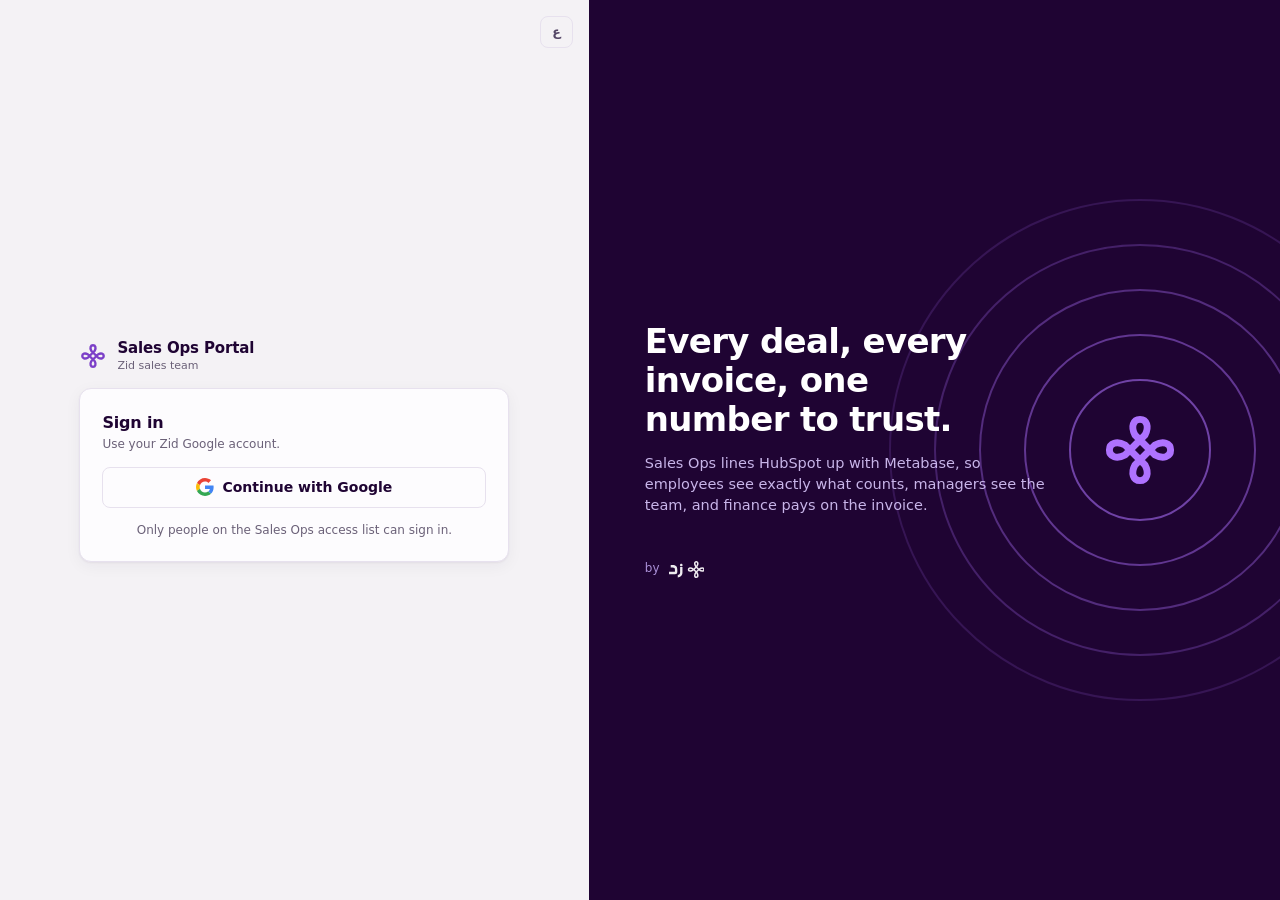
==== commit d0fae934: "Google sign-in: pass the Zid account hint as Supabase expects Co-Authored-By: Claude Opus 5.5 <norep" ====
--- a/index.html
+++ b/index.html
@@ -7,28 +7,28 @@
   <meta name="theme-color" content="#1f0433">
   <title>Sales Ops Portal · Zid</title>
   <!-- Theme before first paint, in its own file so the CSP can forbid inline scripts. -->
-  <script src="theme-boot.js?v=20261115a"></script>
+  <script src="theme-boot.js?v=20261115b"></script>
   <link rel="icon" type="image/svg+xml" href="favicon.svg">
   <link rel="icon" type="image/png" sizes="32x32" href="favicon-32.png">
   <link rel="apple-touch-icon" href="apple-touch-icon.png">
   <!-- ?v= is a cache buster (no build step): bump it on every release. -->
-  <link rel="stylesheet" href="styles.css?v=20261115a">
-  <link rel="stylesheet" href="ops.css?v=20261115a">
+  <link rel="stylesheet" href="styles.css?v=20261115b">
+  <link rel="stylesheet" href="ops.css?v=20261115b">
 </head>
 <body>
   <div id="app"></div>
-  <script src="config.js?v=20261115a"></script>
-  <script src="i18n.js?v=20261115a"></script>
-  <script src="charts.js?v=20261115a"></script>
-  <script src="daterange.js?v=20261115a"></script>
-  <script src="logic.js?v=20261115a"></script>
-  <script src="data.js?v=20261115a"></script>
-  <script src="api.js?v=20261115a"></script>
-  <script src="brand.js?v=20261115a"></script>
-  <script src="core.js?v=20261115a"></script>
-  <script src="views-main.js?v=20261115a"></script>
-  <script src="views-perf.js?v=20261115a"></script>
-  <script src="views-money.js?v=20261115a"></script>
-  <script src="app.js?v=20261115a"></script>
+  <script src="config.js?v=20261115b"></script>
+  <script src="i18n.js?v=20261115b"></script>
+  <script src="charts.js?v=20261115b"></script>
+  <script src="daterange.js?v=20261115b"></script>
+  <script src="logic.js?v=20261115b"></script>
+  <script src="data.js?v=20261115b"></script>
+  <script src="api.js?v=20261115b"></script>
+  <script src="brand.js?v=20261115b"></script>
+  <script src="core.js?v=20261115b"></script>
+  <script src="views-main.js?v=20261115b"></script>
+  <script src="views-perf.js?v=20261115b"></script>
+  <script src="views-money.js?v=20261115b"></script>
+  <script src="app.js?v=20261115b"></script>
 </body>
 </html>
--- a/ops.css
+++ b/ops.css
@@ -229,3 +229,5 @@
 .sidebar .side-foot { flex: none; }
 .cell-sub { display: block; color: var(--muted); font-size: 11.5px; font-weight: 400; }
 td.num, th.num { white-space: nowrap; }
+.so-chk { display: flex !important; align-items: center; gap: 8px; align-self: end; padding-bottom: 8px; }
+.so-chk input { width: auto; }
